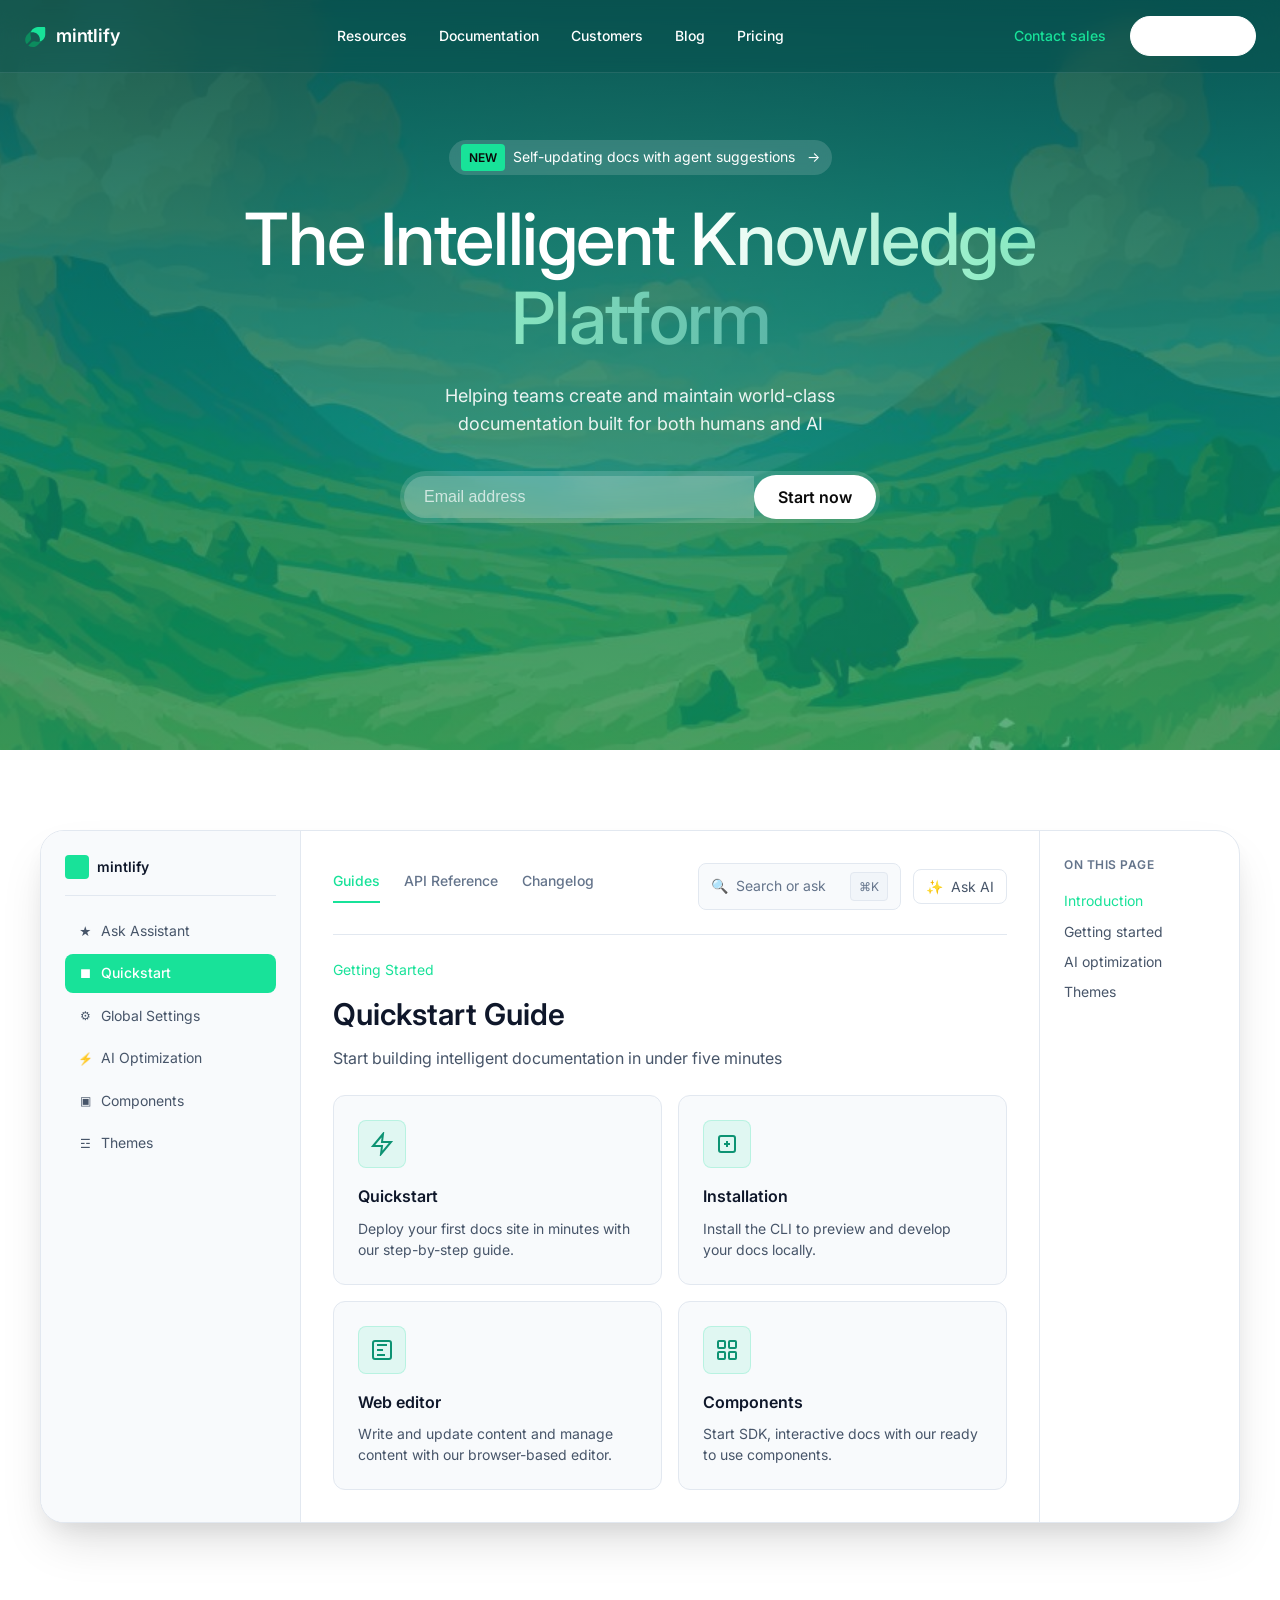
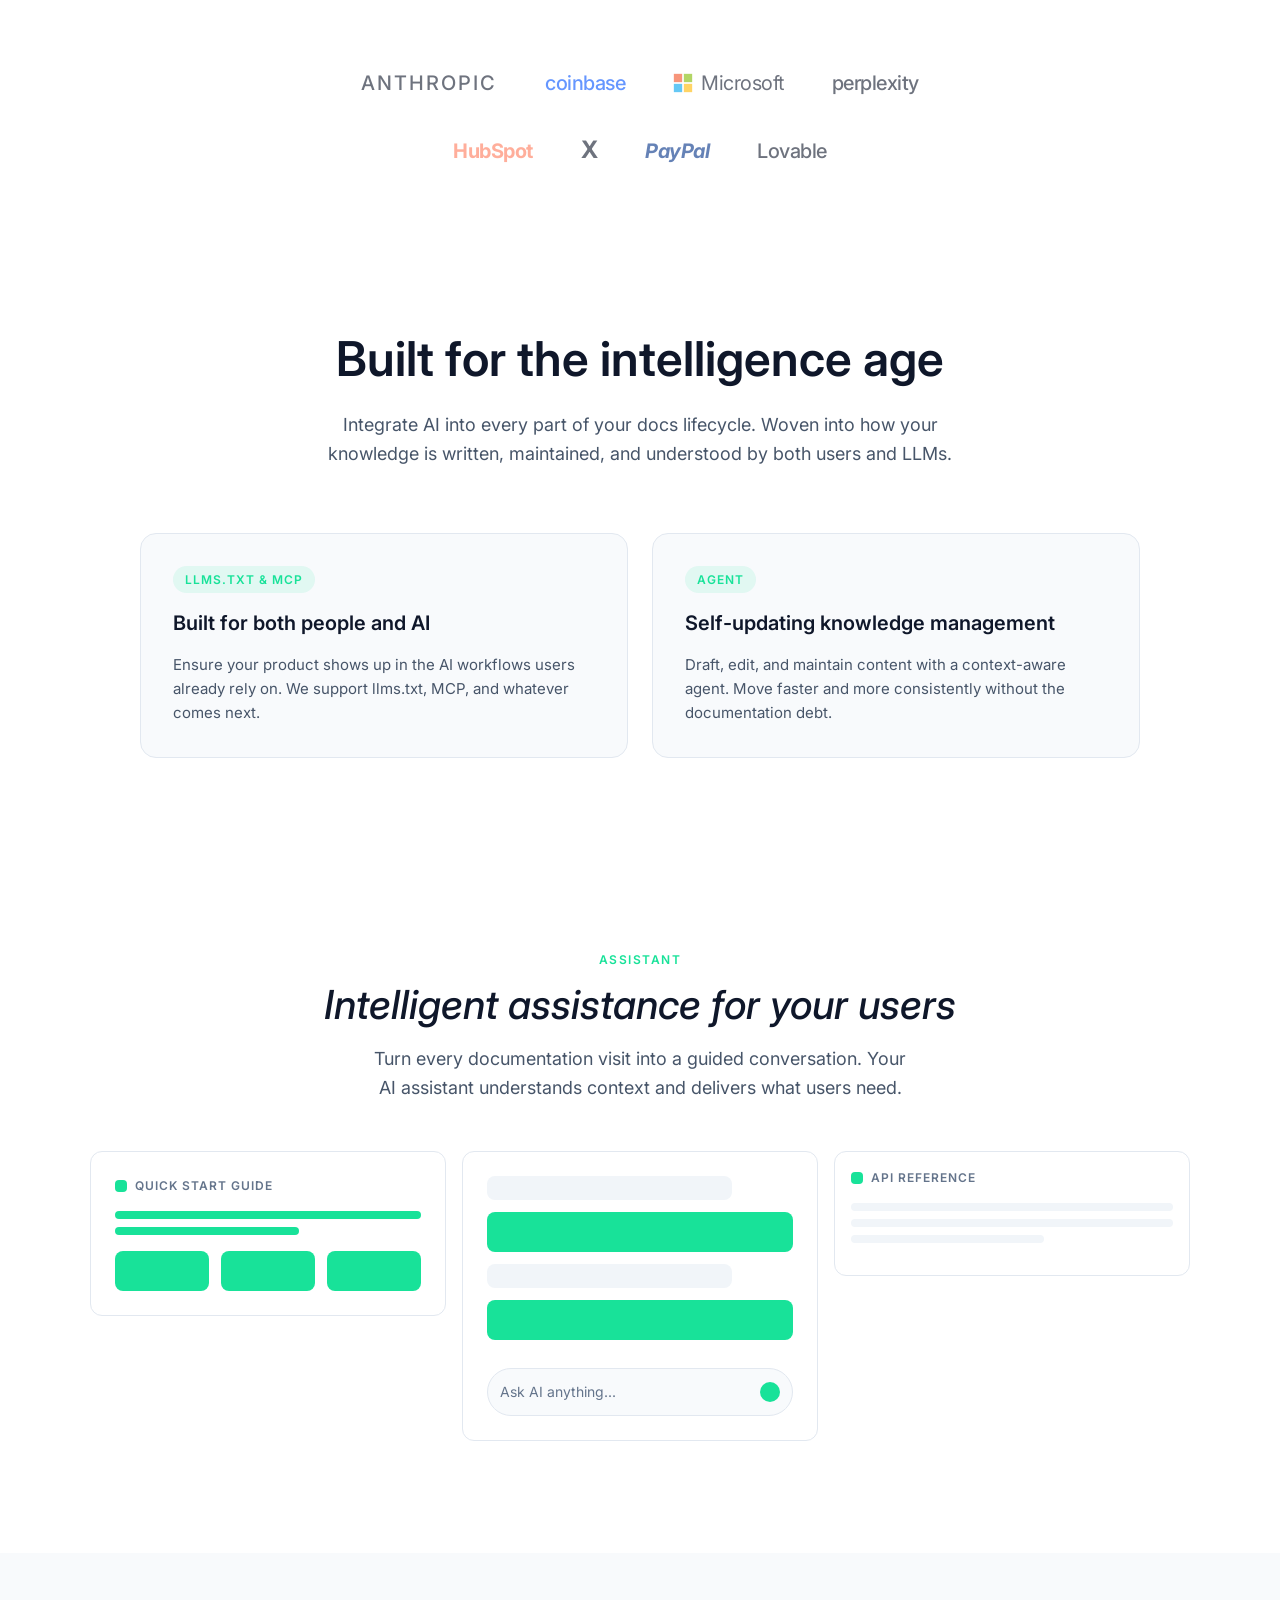
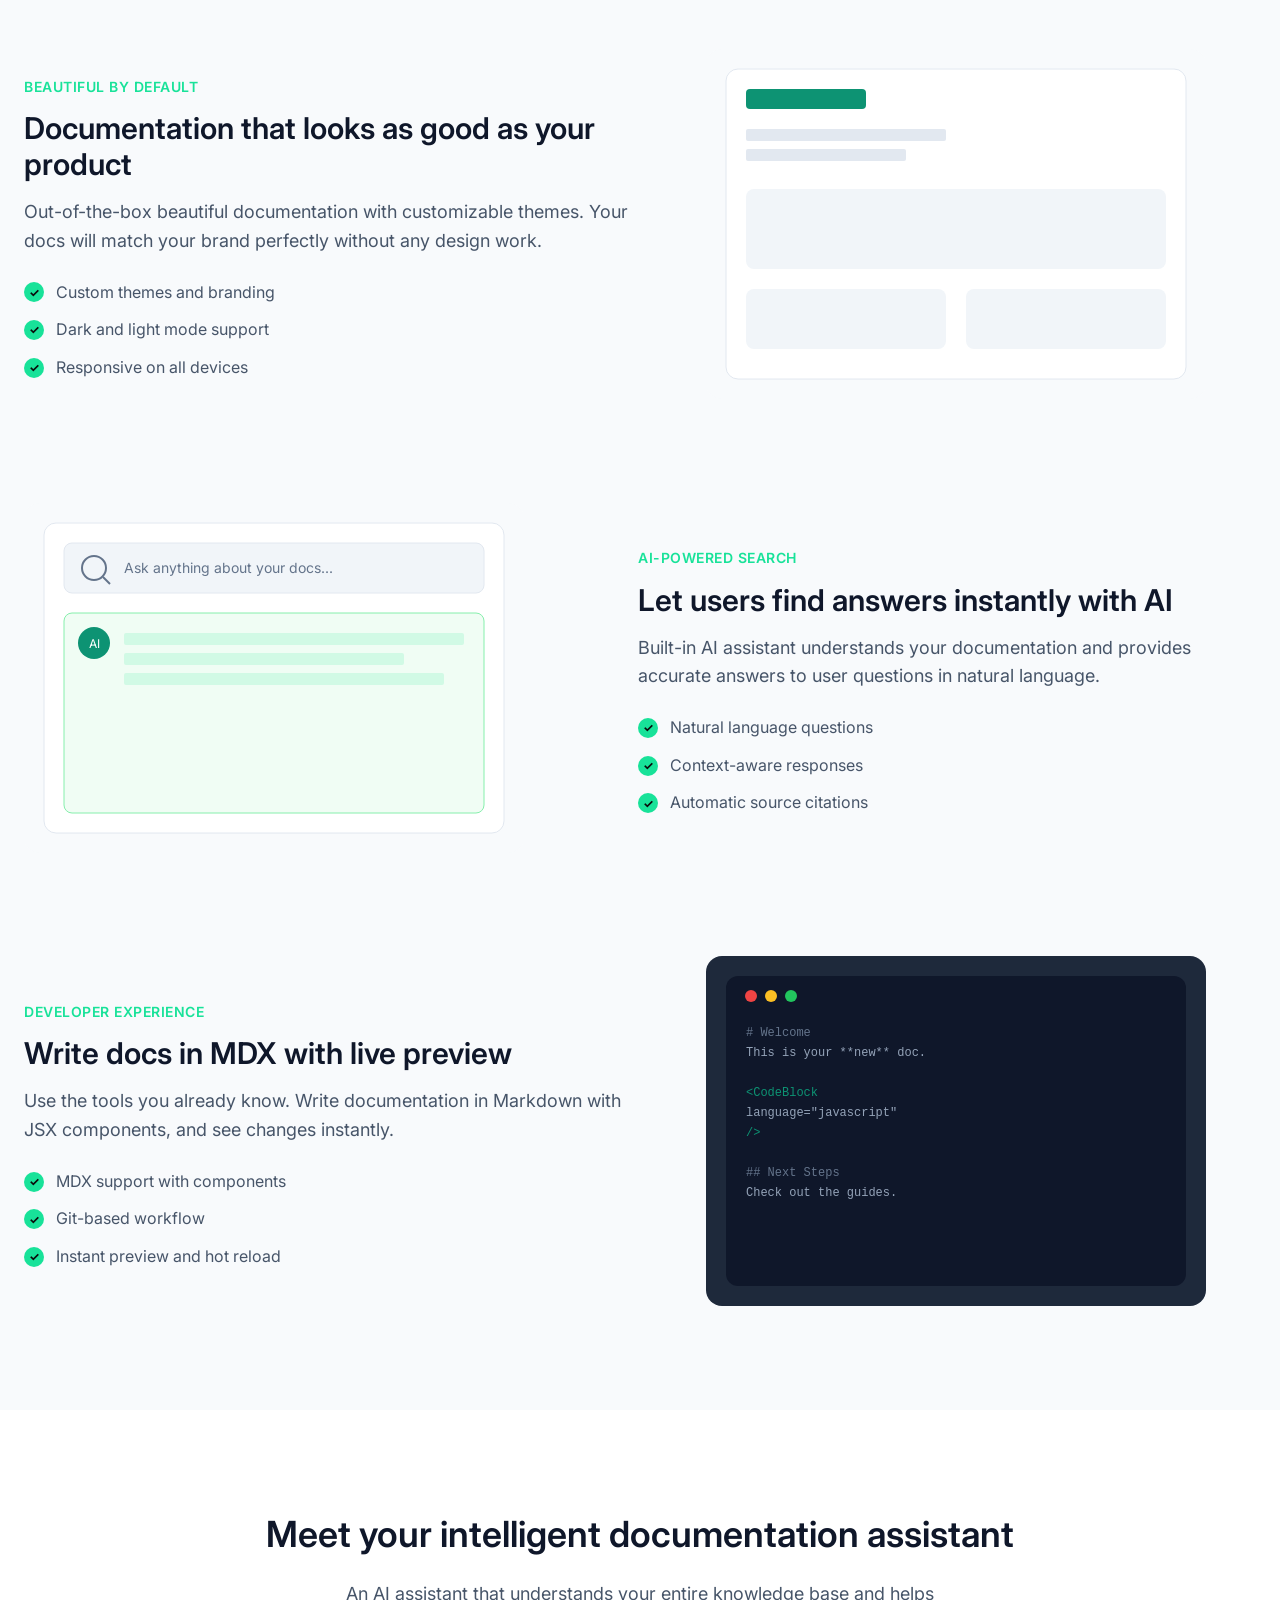
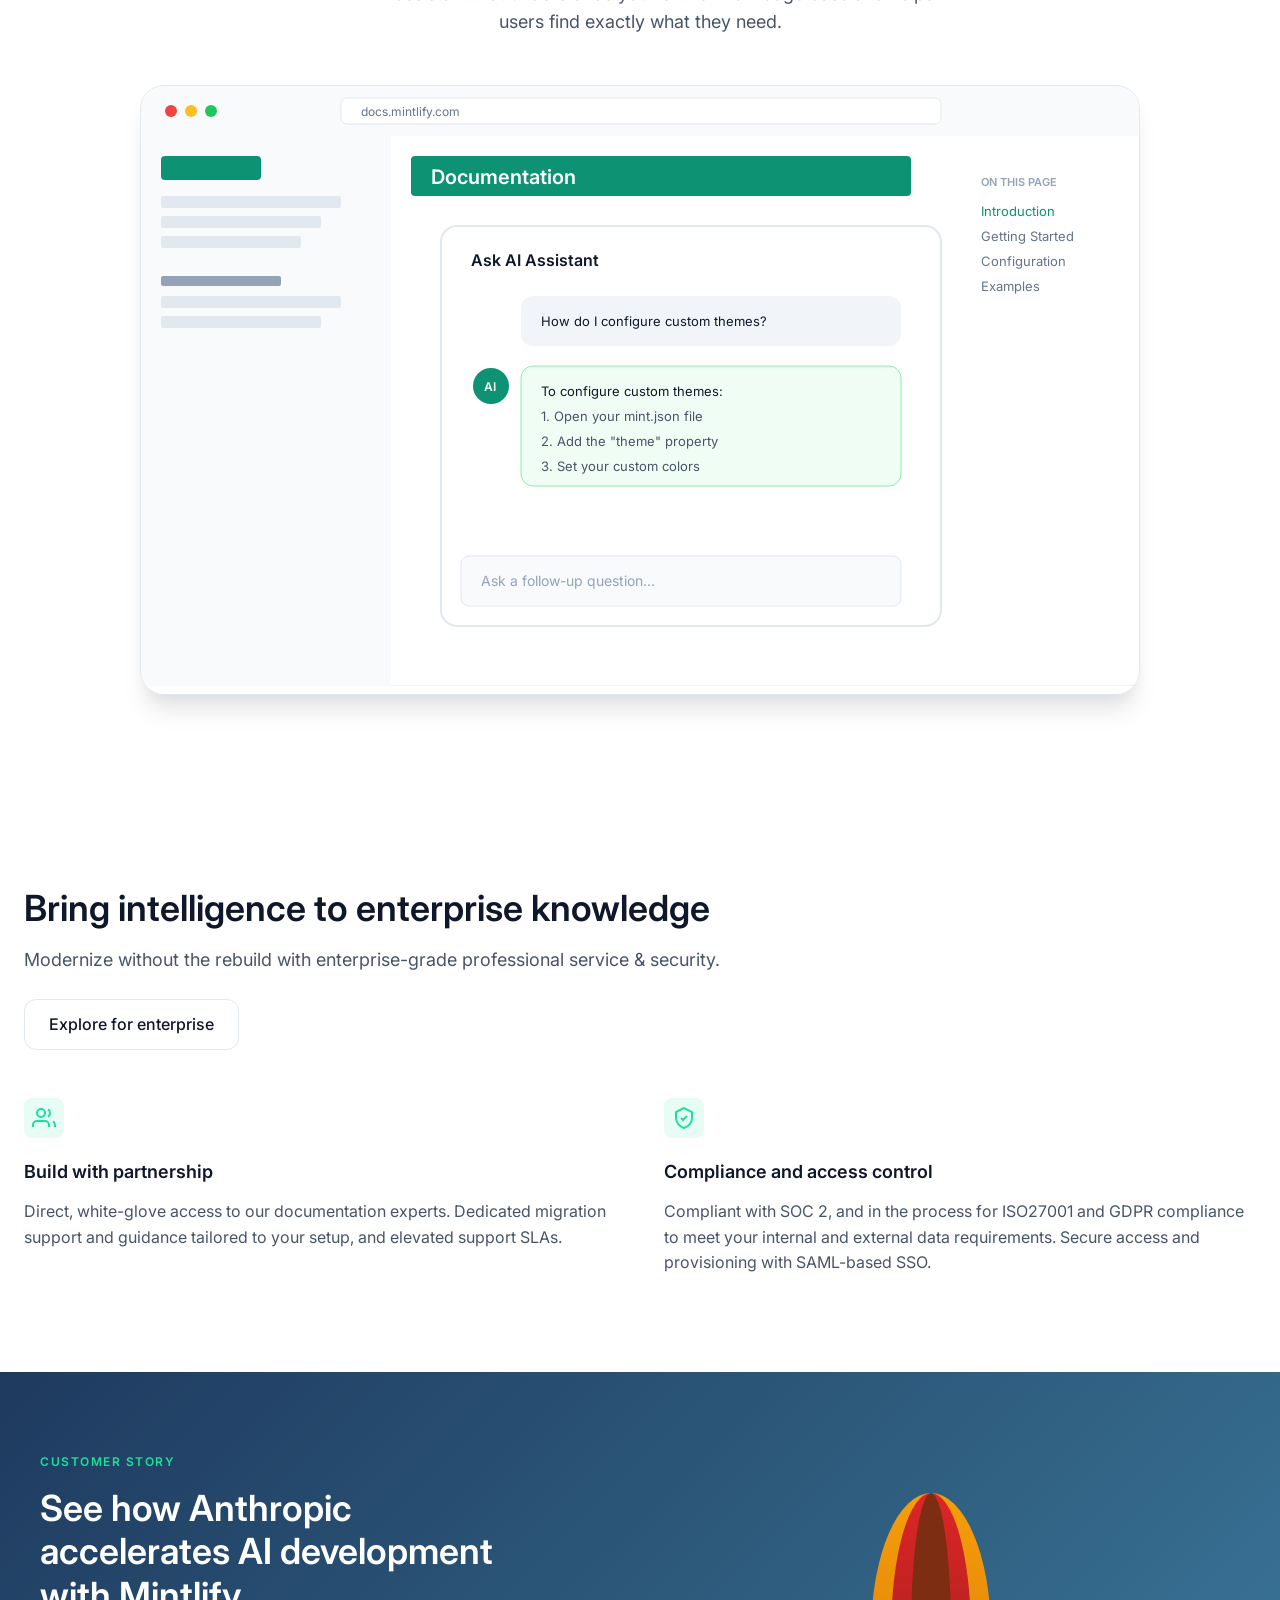
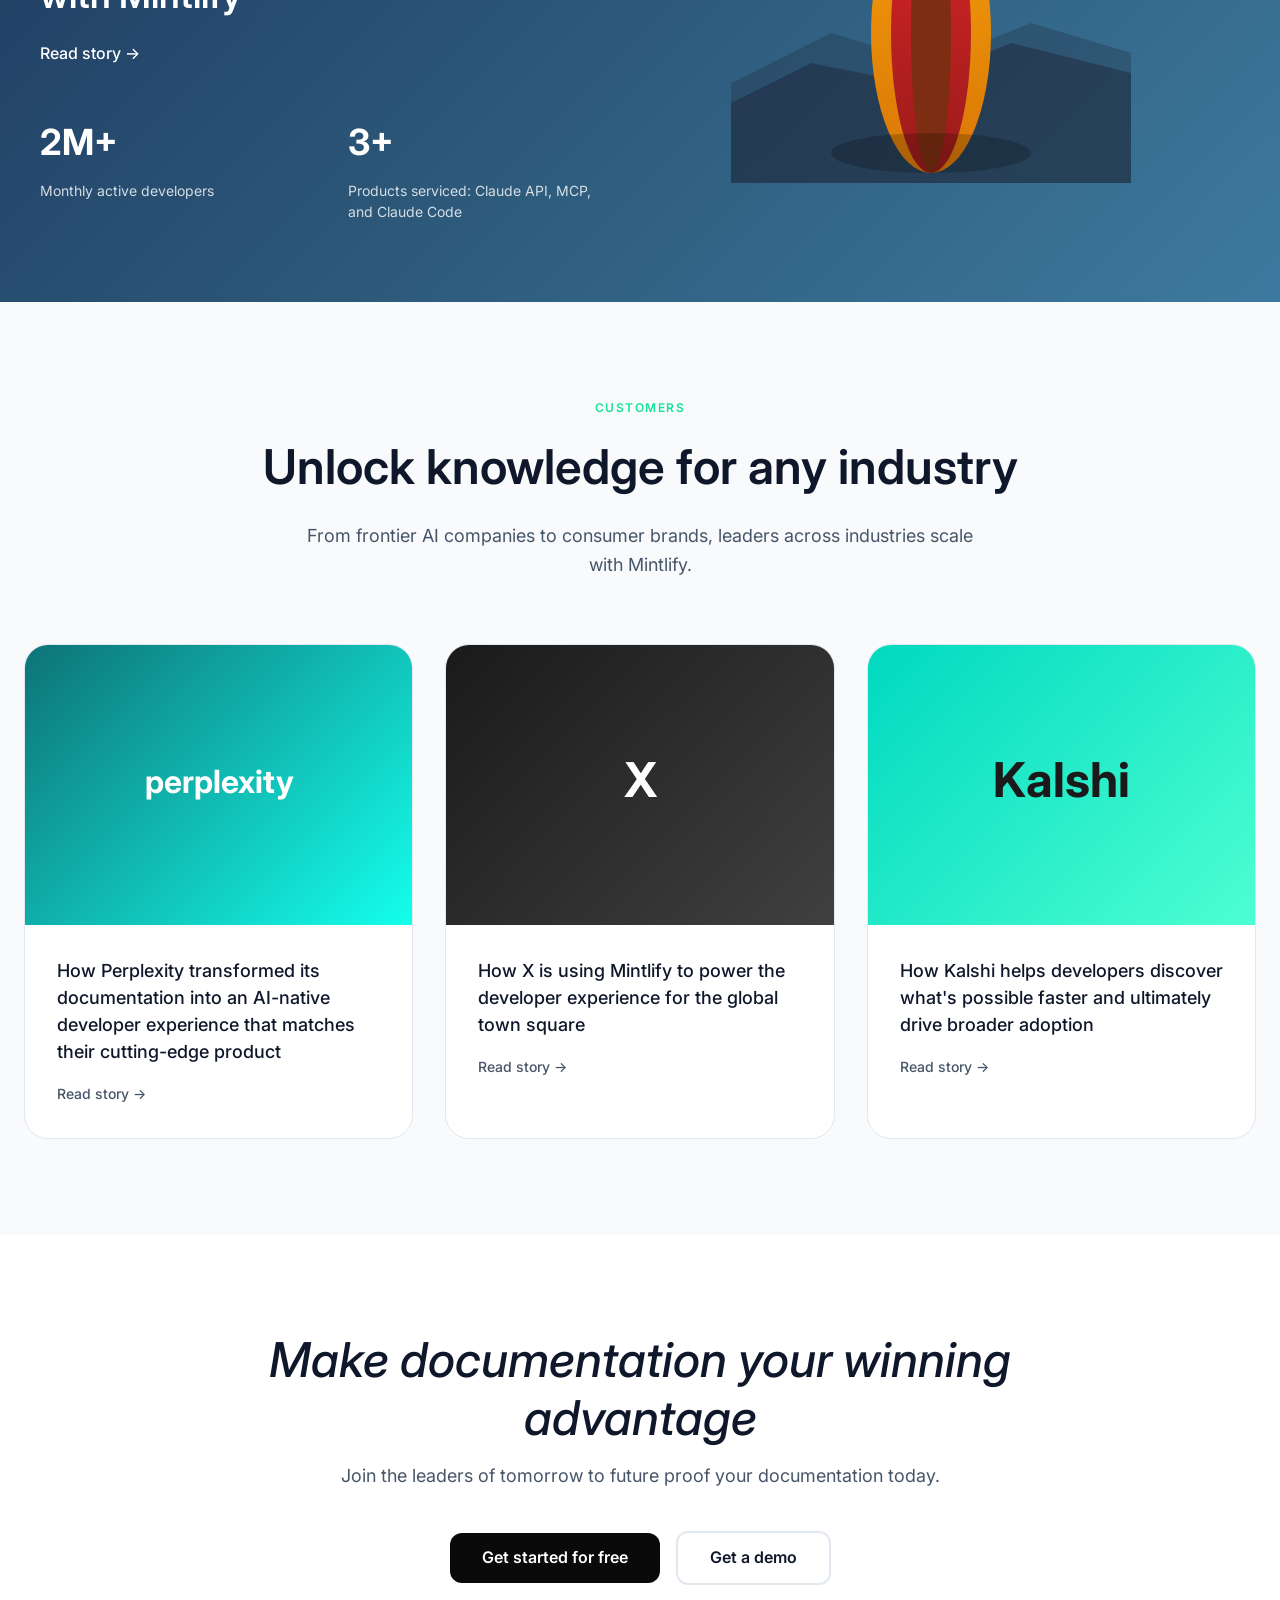
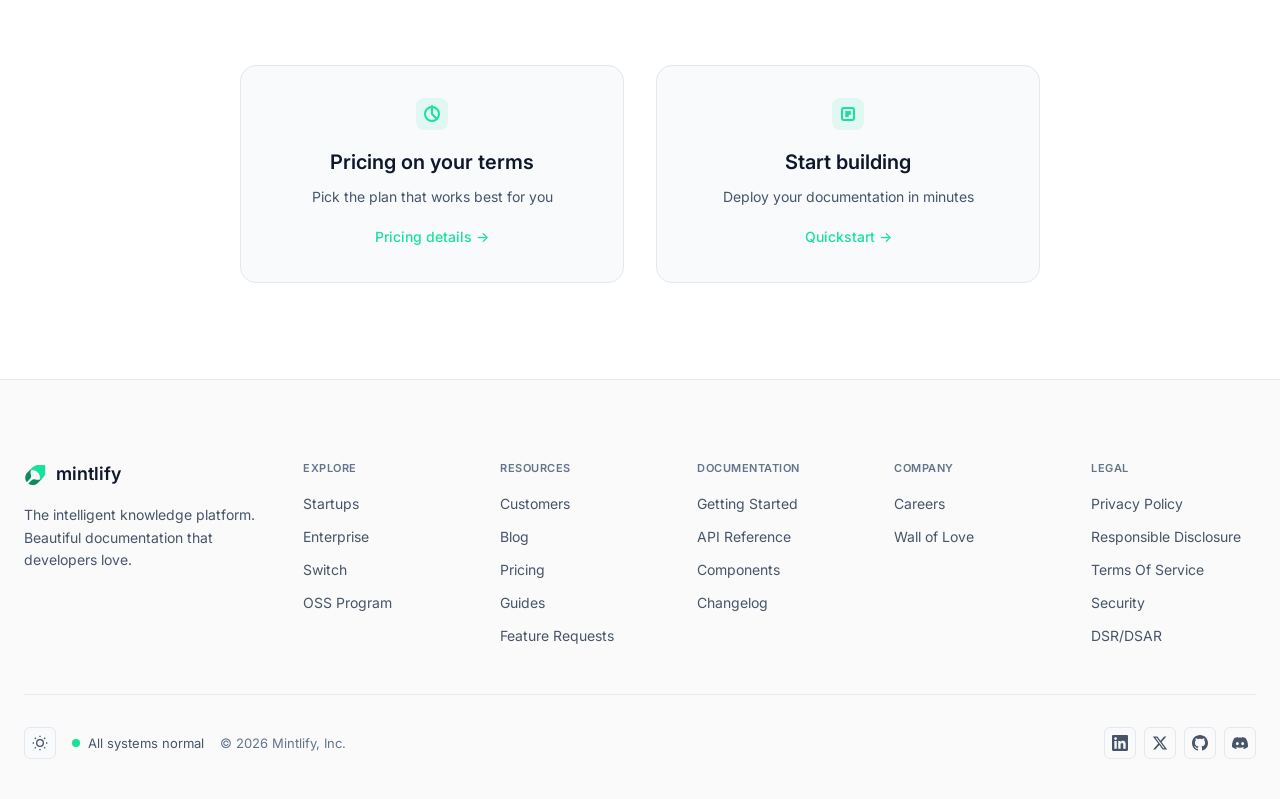
==== Assignments/Documentation-Website-Mintlify/index.html @ 2ca33460 "documentaion website clone" ====
<!DOCTYPE html>
<html lang="en">
<head>
    <meta charset="UTF-8">
    <meta name="viewport" content="width=device-width, initial-scale=1.0">
    <title>Mintlify - The Intelligent Knowledge Platform</title>

    <!-- Google Fonts - Inter -->
    <link rel="preconnect" href="https://fonts.googleapis.com">
    <link rel="preconnect" href="https://fonts.gstatic.com" crossorigin>
    <link href="https://fonts.googleapis.com/css2?family=Inter:wght@400;500;600;700&display=swap" rel="stylesheet">

    <!-- Main Stylesheet -->
    <link rel="stylesheet" href="css/styles.css">
</head>
<body>
    <!-- ========================================
         SECTION 1: TOP NAVIGATION BAR
         ======================================== -->
    <nav class="navbar">
        <div class="container">
            <a href="#" class="navbar-logo">
                <!-- Mint leaf icon only -->
                <svg width="24" height="24" viewBox="0 0 20 22" fill="none" xmlns="http://www.w3.org/2000/svg">
                    <path d="M18.4725 9.60528V3.91396C18.4725 3.30323 17.977 2.81641 17.3754 2.81641H11.6867C10.7931 2.81641 9.90842 2.99342 9.08564 3.32977C8.26285 3.67497 7.51085 4.17064 6.88271 4.80793L6.83847 4.85219C6.00684 5.69305 5.41408 6.73749 5.11328 7.88815C5.65296 7.74653 6.2103 7.67572 6.76767 7.66687C8.25399 7.64916 9.71378 8.12713 10.8993 9.02111C11.9698 9.81771 12.7837 10.9153 13.2261 12.181C13.6861 13.4644 13.7392 14.8629 13.3942 16.1817C14.5354 15.8808 15.5883 15.2878 16.4288 14.4558L16.473 14.4115C17.1011 13.7831 17.6054 13.0307 17.9504 12.2075C18.2955 11.3844 18.4636 10.4993 18.4636 9.60528H18.4725Z" fill="#18E299"/>
                    <path d="M4.9434 9.50941C4.95221 7.76347 5.64849 6.08807 6.87361 4.83594L2.14058 9.57113C2.12296 9.58876 2.10532 9.59758 2.08769 9.61522C0.933084 10.7615 0.23681 12.2959 0.122231 13.9183C0.0164654 15.435 0.413078 16.934 1.2592 18.1862C1.33991 18.3056 1.5589 18.3449 1.68229 18.2303L4.58202 15.338C5.48985 14.4298 5.7719 13.0806 5.34002 11.8726C5.06679 11.1231 4.93459 10.3207 4.9434 9.50941Z" fill="#0C8C5E"/>
                    <path d="M16.4445 14.4121C15.5367 15.3027 14.3997 15.92 13.1658 16.1933C11.923 16.4667 10.6362 16.3873 9.43757 15.9641C9.43757 15.9641 9.42874 15.9641 9.41992 15.9641C8.21243 15.532 6.86394 15.8141 5.95612 16.7136L3.05634 19.6058C2.93295 19.7293 2.95057 19.9321 3.10041 20.0291C4.35197 20.8668 5.85035 21.2724 7.36632 21.1666C8.98806 21.052 10.5128 20.3553 11.6674 19.2002L11.7115 19.1561L16.4445 14.4209V14.4121Z" fill="#0C8C5E"/>
                </svg>
                <span class="navbar-logo-text">mintlify</span>
            </a>

            <div class="navbar-links">
                <a href="#" class="navbar-link">Resources</a>
                <a href="#" class="navbar-link">Documentation</a>
                <a href="#" class="navbar-link">Customers</a>
                <a href="#" class="navbar-link">Blog</a>
                <a href="#" class="navbar-link">Pricing</a>
            </div>

            <div class="navbar-actions">
                <a href="#" class="btn btn-ghost">Contact sales</a>
                <a href="#" class="btn btn-primary">Start for free</a>
            </div>
        </div>
    </nav>

    <!-- ========================================
         SECTION 2: HERO SECTION
         ======================================== -->
    <section class="hero">
        <div class="container">
            <div class="hero-content">
                <div class="hero-badge">
                    <span class="hero-badge-new">NEW</span>
                    <span>Self-updating docs with agent suggestions</span>
                    <span style="margin-left: 4px;">&#8594;</span>
                </div>

                <h1 class="hero-title">
                    The Intelligent <span class="hero-title-highlight">Knowledge<br>Platform</span>
                </h1>

                <p class="hero-description">
                    Helping teams create and maintain world-class<br>
                    documentation built for both humans and AI
                </p>

                <div class="hero-cta">
                    <input type="email" class="hero-input" placeholder="Email address">
                    <button class="hero-btn">Start now</button>
                </div>
            </div>

            <!-- Background image handles the illustration -->
        </div>
    </section>

    <!-- ========================================
         SECTION 3: DOCUMENTATION PREVIEW
         ======================================== -->
    <section class="docs-preview">
        <div class="container">
            <div class="docs-preview-container">
                <!-- Left Sidebar -->
                <aside class="docs-sidebar">
                    <div class="docs-sidebar-header">
                        <div class="docs-sidebar-logo"></div>
                        <span class="docs-sidebar-title">mintlify</span>
                    </div>

                    <nav class="docs-nav-section">
                        <a href="#" class="docs-nav-item">
                            <span class="docs-nav-icon">&#9733;</span>
                            Ask Assistant
                        </a>
                        <a href="#" class="docs-nav-item active">
                            <span class="docs-nav-icon">&#9632;</span>
                            Quickstart
                        </a>
                        <a href="#" class="docs-nav-item">
                            <span class="docs-nav-icon">&#9881;</span>
                            Global Settings
                        </a>
                        <a href="#" class="docs-nav-item">
                            <span class="docs-nav-icon">&#9889;</span>
                            AI Optimization
                        </a>
                        <a href="#" class="docs-nav-item">
                            <span class="docs-nav-icon">&#9635;</span>
                            Components
                        </a>
                        <a href="#" class="docs-nav-item">
                            <span class="docs-nav-icon">&#9778;</span>
                            Themes
                        </a>
                    </nav>
                </aside>

                <!-- Main Content -->
                <main class="docs-main">
                    <header class="docs-header">
                        <div class="docs-tabs">
                            <span class="docs-tab active">Guides</span>
                            <span class="docs-tab">API Reference</span>
                            <span class="docs-tab">Changelog</span>
                        </div>

                        <div style="display: flex; align-items: center;">
                            <div class="docs-search">
                                <span>&#128269;</span>
                                <span>Search or ask</span>
                                <span class="docs-search-shortcut">&#8984;K</span>
                            </div>
                            <button class="docs-ai-btn">
                                <span>&#10024;</span>
                                Ask AI
                            </button>
                        </div>
                    </header>

                    <div class="docs-content-header">
                        <p class="docs-breadcrumb">Getting Started</p>
                        <h1 class="docs-page-title">Quickstart Guide</h1>
                        <p class="docs-page-description">Start building intelligent documentation in under five minutes</p>
                    </div>

                    <div class="docs-cards">
                        <div class="docs-card">
                            <div class="docs-card-icon docs-card-icon-teal">
                                <svg width="24" height="24" viewBox="0 0 24 24" fill="none" xmlns="http://www.w3.org/2000/svg">
                                    <path d="M13 2L3 14h9l-1 8 10-12h-9l1-8z" stroke="#0D9373" stroke-width="2" fill="none"/>
                                </svg>
                            </div>
                            <h3 class="docs-card-title">Quickstart</h3>
                            <p class="docs-card-description">Deploy your first docs site in minutes with our step-by-step guide.</p>
                        </div>

                        <div class="docs-card">
                            <div class="docs-card-icon docs-card-icon-teal">
                                <svg width="24" height="24" viewBox="0 0 24 24" fill="none" xmlns="http://www.w3.org/2000/svg">
                                    <rect x="4" y="4" width="16" height="16" rx="2" stroke="#0D9373" stroke-width="2"/>
                                    <path d="M9 12h6M12 9v6" stroke="#0D9373" stroke-width="2"/>
                                </svg>
                            </div>
                            <h3 class="docs-card-title">Installation</h3>
                            <p class="docs-card-description">Install the CLI to preview and develop your docs locally.</p>
                        </div>

                        <div class="docs-card">
                            <div class="docs-card-icon docs-card-icon-teal">
                                <svg width="24" height="24" viewBox="0 0 24 24" fill="none" xmlns="http://www.w3.org/2000/svg">
                                    <rect x="3" y="3" width="18" height="18" rx="2" stroke="#0D9373" stroke-width="2"/>
                                    <path d="M7 7h10M7 12h6M7 17h8" stroke="#0D9373" stroke-width="2"/>
                                </svg>
                            </div>
                            <h3 class="docs-card-title">Web editor</h3>
                            <p class="docs-card-description">Write and update content and manage content with our browser-based editor.</p>
                        </div>

                        <div class="docs-card">
                            <div class="docs-card-icon docs-card-icon-teal">
                                <svg width="24" height="24" viewBox="0 0 24 24" fill="none" xmlns="http://www.w3.org/2000/svg">
                                    <rect x="3" y="3" width="7" height="7" rx="1" stroke="#0D9373" stroke-width="2"/>
                                    <rect x="14" y="3" width="7" height="7" rx="1" stroke="#0D9373" stroke-width="2"/>
                                    <rect x="3" y="14" width="7" height="7" rx="1" stroke="#0D9373" stroke-width="2"/>
                                    <rect x="14" y="14" width="7" height="7" rx="1" stroke="#0D9373" stroke-width="2"/>
                                </svg>
                            </div>
                            <h3 class="docs-card-title">Components</h3>
                            <p class="docs-card-description">Start SDK, interactive docs with our ready to use components.</p>
                        </div>
                    </div>
                </main>

                <!-- Right Sidebar - Table of Contents -->
                <aside class="docs-toc">
                    <h4 class="docs-toc-title">On this page</h4>
                    <a href="#" class="docs-toc-item active">Introduction</a>
                    <a href="#" class="docs-toc-item">Getting started</a>
                    <a href="#" class="docs-toc-item">AI optimization</a>
                    <a href="#" class="docs-toc-item">Themes</a>
                </aside>
            </div>
        </div>
    </section>

    <!-- ========================================
         SECTION 4: COMPANY LOGOS
         ======================================== -->
    <section class="trusted-by">
        <div class="container">
            <div class="logo-grid">
                <div class="logo-item">
                    <span class="company-logo company-logo-caps">ANTHROPIC</span>
                </div>
                <div class="logo-item">
                    <span class="company-logo company-logo-coinbase">coinbase</span>
                </div>
                <div class="logo-item">
                    <span class="company-logo company-logo-microsoft">
                        <svg width="24" height="24" viewBox="0 0 24 24" fill="currentColor">
                            <rect x="1" y="1" width="10" height="10" fill="#F25022"/>
                            <rect x="13" y="1" width="10" height="10" fill="#7FBA00"/>
                            <rect x="1" y="13" width="10" height="10" fill="#00A4EF"/>
                            <rect x="13" y="13" width="10" height="10" fill="#FFB900"/>
                        </svg>
                        Microsoft
                    </span>
                </div>
                <div class="logo-item">
                    <span class="company-logo company-logo-perplexity">perplexity</span>
                </div>
            </div>
            <div class="logo-grid logo-grid-row2">
                <div class="logo-item">
                    <span class="company-logo company-logo-hubspot">HubSpot</span>
                </div>
                <div class="logo-item">
                    <span class="company-logo company-logo-x">X</span>
                </div>
                <div class="logo-item">
                    <span class="company-logo company-logo-paypal">PayPal</span>
                </div>
                <div class="logo-item">
                    <span class="company-logo company-logo-lovable">Lovable</span>
                </div>
            </div>
        </div>
    </section>

    <!-- ========================================
         SECTION 5: BUILT FOR THE INTELLIGENCE AGE
         ======================================== -->
    <section class="intelligence-age">
        <div class="container">
            <div class="intelligence-header">
                <h2 class="intelligence-title">Built for the intelligence age</h2>
                <p class="intelligence-subtitle">
                    Integrate AI into every part of your docs lifecycle. Woven into how your<br>
                    knowledge is written, maintained, and understood by both users and LLMs.
                </p>
            </div>

            <div class="intelligence-grid">
                <!-- Card 1: Built for both people and AI -->
                <div class="intelligence-card">
                    <div class="intelligence-card-badge">LLMS.TXT & MCP</div>
                    <h3 class="intelligence-card-title">Built for both people and AI</h3>
                    <p class="intelligence-card-description">
                        Ensure your product shows up in the AI workflows users already rely on.
                        We support llms.txt, MCP, and whatever comes next.
                    </p>
                </div>

                <!-- Card 2: Self-updating knowledge management -->
                <div class="intelligence-card">
                    <div class="intelligence-card-badge">AGENT</div>
                    <h3 class="intelligence-card-title">Self-updating knowledge management</h3>
                    <p class="intelligence-card-description">
                        Draft, edit, and maintain content with a context-aware agent. Move faster and
                        more consistently without the documentation debt.
                    </p>
                </div>
            </div>
        </div>
    </section>

    <!-- ========================================
         SECTION 5B: INTELLIGENT ASSISTANCE
         ======================================== -->
    <section class="assistant-section">
        <div class="container">
            <div class="assistant-header">
                <p class="assistant-label">ASSISTANT</p>
                <h2 class="assistant-title">Intelligent assistance for your users</h2>
                <p class="assistant-subtitle">
                    Turn every documentation visit into a guided conversation. Your<br>
                    AI assistant understands context and delivers what users need.
                </p>
            </div>
            <div class="assistant-mockup">
                <div class="mockup-grid">
                    <div class="mockup-card mockup-card-main">
                        <div class="mockup-card-header">QUICK START GUIDE</div>
                        <div class="mockup-lines">
                            <div class="mockup-line mockup-line-green"></div>
                            <div class="mockup-line mockup-line-green mockup-line-short"></div>
                        </div>
                        <div class="mockup-buttons">
                            <div class="mockup-btn"></div>
                            <div class="mockup-btn"></div>
                            <div class="mockup-btn"></div>
                        </div>
                    </div>
                    <div class="mockup-card mockup-card-chat">
                        <div class="mockup-chat-bubble"></div>
                        <div class="mockup-chat-bubble mockup-chat-bubble-green"></div>
                        <div class="mockup-chat-bubble"></div>
                        <div class="mockup-chat-bubble mockup-chat-bubble-green"></div>
                        <div class="mockup-chat-input">Ask AI anything...</div>
                    </div>
                    <div class="mockup-card mockup-card-side">
                        <div class="mockup-card-header">API REFERENCE</div>
                        <div class="mockup-lines">
                            <div class="mockup-line"></div>
                            <div class="mockup-line"></div>
                            <div class="mockup-line mockup-line-short"></div>
                        </div>
                    </div>
                </div>
            </div>
        </div>
    </section>

    <!-- ========================================
         SECTION 5B: FEATURE HIGHLIGHTS (Keep remaining features)
         ======================================== -->
    <section class="features">
        <div class="container">
            <!-- Feature Block 1 -->
            <div class="feature-block">
                <div class="feature-content">
                    <p class="feature-label">Beautiful by Default</p>
                    <h2 class="feature-title">Documentation that looks as good as your product</h2>
                    <p class="feature-description">
                        Out-of-the-box beautiful documentation with customizable themes.
                        Your docs will match your brand perfectly without any design work.
                    </p>
                    <ul class="feature-list">
                        <li class="feature-list-item">
                            <span class="feature-list-icon">&#10003;</span>
                            Custom themes and branding
                        </li>
                        <li class="feature-list-item">
                            <span class="feature-list-icon">&#10003;</span>
                            Dark and light mode support
                        </li>
                        <li class="feature-list-item">
                            <span class="feature-list-icon">&#10003;</span>
                            Responsive on all devices
                        </li>
                    </ul>
                </div>
                <div class="feature-visual">
                    <svg width="500" height="350" viewBox="0 0 500 350" fill="none" xmlns="http://www.w3.org/2000/svg">
                        <rect width="500" height="350" rx="16" fill="#f8fafc"/>
                        <rect x="20" y="20" width="460" height="310" rx="12" fill="#ffffff" stroke="#e2e8f0" stroke-width="1"/>
                        <rect x="40" y="40" width="120" height="20" rx="4" fill="#0D9373"/>
                        <rect x="40" y="80" width="200" height="12" rx="2" fill="#e2e8f0"/>
                        <rect x="40" y="100" width="160" height="12" rx="2" fill="#e2e8f0"/>
                        <rect x="40" y="140" width="420" height="80" rx="8" fill="#f1f5f9"/>
                        <rect x="40" y="240" width="200" height="60" rx="8" fill="#f1f5f9"/>
                        <rect x="260" y="240" width="200" height="60" rx="8" fill="#f1f5f9"/>
                    </svg>
                </div>
            </div>

            <!-- Feature Block 2 -->
            <div class="feature-block reverse">
                <div class="feature-content">
                    <p class="feature-label">AI-Powered Search</p>
                    <h2 class="feature-title">Let users find answers instantly with AI</h2>
                    <p class="feature-description">
                        Built-in AI assistant understands your documentation and provides
                        accurate answers to user questions in natural language.
                    </p>
                    <ul class="feature-list">
                        <li class="feature-list-item">
                            <span class="feature-list-icon">&#10003;</span>
                            Natural language questions
                        </li>
                        <li class="feature-list-item">
                            <span class="feature-list-icon">&#10003;</span>
                            Context-aware responses
                        </li>
                        <li class="feature-list-item">
                            <span class="feature-list-icon">&#10003;</span>
                            Automatic source citations
                        </li>
                    </ul>
                </div>
                <div class="feature-visual">
                    <svg width="500" height="350" viewBox="0 0 500 350" fill="none" xmlns="http://www.w3.org/2000/svg">
                        <rect width="500" height="350" rx="16" fill="#f8fafc"/>
                        <rect x="20" y="20" width="460" height="310" rx="12" fill="#ffffff" stroke="#e2e8f0" stroke-width="1"/>
                        <!-- Search bar -->
                        <rect x="40" y="40" width="420" height="50" rx="8" fill="#f1f5f9" stroke="#e2e8f0" stroke-width="1"/>
                        <circle cx="70" cy="65" r="12" stroke="#64748b" stroke-width="2" fill="none"/>
                        <line x1="79" y1="74" x2="86" y2="81" stroke="#64748b" stroke-width="2"/>
                        <text x="100" y="70" font-family="Inter" font-size="14" fill="#64748b">Ask anything about your docs...</text>
                        <!-- AI Response -->
                        <rect x="40" y="110" width="420" height="200" rx="8" fill="#f0fdf4" stroke="#86efac" stroke-width="1"/>
                        <circle cx="70" cy="140" r="16" fill="#0D9373"/>
                        <text x="65" y="145" font-family="Inter" font-size="12" fill="white">AI</text>
                        <rect x="100" y="130" width="340" height="12" rx="2" fill="#d1fae5"/>
                        <rect x="100" y="150" width="280" height="12" rx="2" fill="#d1fae5"/>
                        <rect x="100" y="170" width="320" height="12" rx="2" fill="#d1fae5"/>
                    </svg>
                </div>
            </div>

            <!-- Feature Block 3 -->
            <div class="feature-block">
                <div class="feature-content">
                    <p class="feature-label">Developer Experience</p>
                    <h2 class="feature-title">Write docs in MDX with live preview</h2>
                    <p class="feature-description">
                        Use the tools you already know. Write documentation in Markdown
                        with JSX components, and see changes instantly.
                    </p>
                    <ul class="feature-list">
                        <li class="feature-list-item">
                            <span class="feature-list-icon">&#10003;</span>
                            MDX support with components
                        </li>
                        <li class="feature-list-item">
                            <span class="feature-list-icon">&#10003;</span>
                            Git-based workflow
                        </li>
                        <li class="feature-list-item">
                            <span class="feature-list-icon">&#10003;</span>
                            Instant preview and hot reload
                        </li>
                    </ul>
                </div>
                <div class="feature-visual">
                    <svg width="500" height="350" viewBox="0 0 500 350" fill="none" xmlns="http://www.w3.org/2000/svg">
                        <rect width="500" height="350" rx="16" fill="#1e293b"/>
                        <rect x="20" y="20" width="460" height="310" rx="12" fill="#0f172a"/>
                        <!-- Code editor look -->
                        <circle cx="45" cy="40" r="6" fill="#ef4444"/>
                        <circle cx="65" cy="40" r="6" fill="#fbbf24"/>
                        <circle cx="85" cy="40" r="6" fill="#22c55e"/>
                        <text x="40" y="80" font-family="monospace" font-size="12" fill="#64748b"># Welcome</text>
                        <text x="40" y="100" font-family="monospace" font-size="12" fill="#94a3b8">This is your **new** doc.</text>
                        <text x="40" y="140" font-family="monospace" font-size="12" fill="#0D9373">&lt;CodeBlock</text>
                        <text x="40" y="160" font-family="monospace" font-size="12" fill="#94a3b8">  language="javascript"</text>
                        <text x="40" y="180" font-family="monospace" font-size="12" fill="#0D9373">/&gt;</text>
                        <text x="40" y="220" font-family="monospace" font-size="12" fill="#64748b">## Next Steps</text>
                        <text x="40" y="240" font-family="monospace" font-size="12" fill="#94a3b8">Check out the guides.</text>
                    </svg>
                </div>
            </div>
        </div>
    </section>

    <!-- ========================================
         SECTION 6: UI PREVIEW / INTELLIGENT ASSISTANT
         ======================================== -->
    <section class="ui-preview">
        <div class="container">
            <div class="ui-preview-header">
                <h2 class="ui-preview-title">Meet your intelligent documentation assistant</h2>
                <p class="ui-preview-description">
                    An AI assistant that understands your entire knowledge base and helps
                    users find exactly what they need.
                </p>
            </div>

            <div class="ui-preview-mockup">
                <svg width="1000" height="600" viewBox="0 0 1000 600" fill="none" xmlns="http://www.w3.org/2000/svg">
                    <!-- Browser frame -->
                    <rect width="1000" height="600" rx="12" fill="#ffffff" stroke="#e2e8f0" stroke-width="1"/>
                    <!-- Browser header -->
                    <rect x="0" y="0" width="1000" height="50" rx="12" fill="#f8fafc"/>
                    <rect x="0" y="38" width="1000" height="12" fill="#f8fafc"/>
                    <circle cx="30" cy="25" r="6" fill="#ef4444"/>
                    <circle cx="50" cy="25" r="6" fill="#fbbf24"/>
                    <circle cx="70" cy="25" r="6" fill="#22c55e"/>
                    <!-- URL bar -->
                    <rect x="200" y="12" width="600" height="26" rx="6" fill="#ffffff" stroke="#e2e8f0" stroke-width="1"/>
                    <text x="220" y="30" font-family="Inter" font-size="12" fill="#64748b">docs.mintlify.com</text>

                    <!-- Sidebar -->
                    <rect x="0" y="50" width="250" height="550" fill="#f8fafc"/>
                    <rect x="20" y="70" width="100" height="24" rx="4" fill="#0D9373"/>
                    <rect x="20" y="110" width="180" height="12" rx="2" fill="#e2e8f0"/>
                    <rect x="20" y="130" width="160" height="12" rx="2" fill="#e2e8f0"/>
                    <rect x="20" y="150" width="140" height="12" rx="2" fill="#e2e8f0"/>
                    <rect x="20" y="190" width="120" height="10" rx="2" fill="#94a3b8"/>
                    <rect x="20" y="210" width="180" height="12" rx="2" fill="#e2e8f0"/>
                    <rect x="20" y="230" width="160" height="12" rx="2" fill="#e2e8f0"/>

                    <!-- Main content area -->
                    <rect x="270" y="70" width="500" height="40" rx="4" fill="#0D9373"/>
                    <text x="290" y="98" font-family="Inter" font-size="20" font-weight="600" fill="white">Documentation</text>

                    <!-- Chat interface overlay -->
                    <rect x="300" y="140" width="500" height="400" rx="16" fill="#ffffff" stroke="#e2e8f0" stroke-width="2"/>
                    <text x="330" y="180" font-family="Inter" font-size="16" font-weight="600" fill="#0f172a">Ask AI Assistant</text>

                    <!-- User message -->
                    <rect x="380" y="210" width="380" height="50" rx="12" fill="#f1f5f9"/>
                    <text x="400" y="240" font-family="Inter" font-size="13" fill="#0f172a">How do I configure custom themes?</text>

                    <!-- AI response -->
                    <circle cx="350" cy="300" r="18" fill="#0D9373"/>
                    <text x="343" y="305" font-family="Inter" font-size="12" font-weight="600" fill="white">AI</text>
                    <rect x="380" y="280" width="380" height="120" rx="12" fill="#f0fdf4" stroke="#86efac" stroke-width="1"/>
                    <text x="400" y="310" font-family="Inter" font-size="13" fill="#0f172a">To configure custom themes:</text>
                    <text x="400" y="335" font-family="Inter" font-size="13" fill="#475569">1. Open your mint.json file</text>
                    <text x="400" y="360" font-family="Inter" font-size="13" fill="#475569">2. Add the "theme" property</text>
                    <text x="400" y="385" font-family="Inter" font-size="13" fill="#475569">3. Set your custom colors</text>

                    <!-- Input field -->
                    <rect x="320" y="470" width="440" height="50" rx="8" fill="#f8fafc" stroke="#e2e8f0" stroke-width="1"/>
                    <text x="340" y="500" font-family="Inter" font-size="14" fill="#94a3b8">Ask a follow-up question...</text>

                    <!-- Right sidebar -->
                    <rect x="820" y="70" width="160" height="200" fill="#ffffff"/>
                    <text x="840" y="100" font-family="Inter" font-size="11" font-weight="600" fill="#94a3b8">ON THIS PAGE</text>
                    <text x="840" y="130" font-family="Inter" font-size="13" fill="#0D9373">Introduction</text>
                    <text x="840" y="155" font-family="Inter" font-size="13" fill="#64748b">Getting Started</text>
                    <text x="840" y="180" font-family="Inter" font-size="13" fill="#64748b">Configuration</text>
                    <text x="840" y="205" font-family="Inter" font-size="13" fill="#64748b">Examples</text>
                </svg>
            </div>
        </div>
    </section>

    <!-- ========================================
         SECTION 7: ENTERPRISE FEATURES
         ======================================== -->
    <section class="enterprise">
        <div class="container">
            <div class="enterprise-header">
                <h2 class="enterprise-title">Bring intelligence to enterprise knowledge</h2>
                <p class="enterprise-description">
                    Modernize without the rebuild with enterprise-grade professional service & security.
                </p>
                <a href="#" class="btn-enterprise">Explore for enterprise</a>
            </div>

            <div class="enterprise-features">
                <div class="enterprise-feature">
                    <div class="enterprise-feature-icon">
                        <svg width="24" height="24" viewBox="0 0 24 24" fill="none" xmlns="http://www.w3.org/2000/svg">
                            <path d="M17 21V19C17 16.8 15.2 15 13 15H5C2.8 15 1 16.8 1 19V21" stroke="#18e299" stroke-width="2"/>
                            <circle cx="9" cy="7" r="4" stroke="#18e299" stroke-width="2" fill="none"/>
                            <path d="M23 21V19C23 17.4 22.2 16 21 15.4" stroke="#18e299" stroke-width="2"/>
                            <path d="M16 3.4C17.2 4 18 5.4 18 7C18 8.6 17.2 10 16 10.6" stroke="#18e299" stroke-width="2"/>
                        </svg>
                    </div>
                    <h3 class="enterprise-feature-title">Build with partnership</h3>
                    <p class="enterprise-feature-description">
                        Direct, white-glove access to our documentation experts. Dedicated migration support and guidance tailored to your setup, and elevated support SLAs.
                    </p>
                </div>

                <div class="enterprise-feature">
                    <div class="enterprise-feature-icon">
                        <svg width="24" height="24" viewBox="0 0 24 24" fill="none" xmlns="http://www.w3.org/2000/svg">
                            <path d="M12 2L4 6V12C4 16.4 7.4 20.5 12 22C16.6 20.5 20 16.4 20 12V6L12 2Z" stroke="#18e299" stroke-width="2" fill="none"/>
                            <path d="M9 12L11 14L15 10" stroke="#18e299" stroke-width="2"/>
                        </svg>
                    </div>
                    <h3 class="enterprise-feature-title">Compliance and access control</h3>
                    <p class="enterprise-feature-description">
                        Compliant with SOC 2, and in the process for ISO27001 and GDPR compliance to meet your internal and external data requirements. Secure access and provisioning with SAML-based SSO.
                    </p>
                </div>
            </div>
        </div>
    </section>

    <!-- ========================================
         FEATURED CUSTOMER STORY
         ======================================== -->
    <section class="featured-story">
        <div class="container">
            <div class="featured-story-card">
                <div class="featured-story-content">
                    <p class="featured-story-label">CUSTOMER STORY</p>
                    <h2 class="featured-story-title">See how Anthropic accelerates AI development with Mintlify</h2>
                    <a href="#" class="featured-story-link">Read story →</a>
                    
                    <div class="featured-story-stats">
                        <div class="featured-stat">
                            <h3 class="featured-stat-number">2M+</h3>
                            <p class="featured-stat-label">Monthly active developers</p>
                        </div>
                        <div class="featured-stat">
                            <h3 class="featured-stat-number">3+</h3>
                            <p class="featured-stat-label">Products serviced: Claude API, MCP, and Claude Code</p>
                        </div>
                    </div>
                </div>
                <div class="featured-story-visual">
                    <div class="featured-story-artwork">
                        <svg width="400" height="300" viewBox="0 0 400 300" fill="none" xmlns="http://www.w3.org/2000/svg">
                            <!-- Stylized arch illustration -->
                            <defs>
                                <linearGradient id="archGrad1" x1="0%" y1="0%" x2="0%" y2="100%">
                                    <stop offset="0%" style="stop-color:#F59E0B;stop-opacity:1" />
                                    <stop offset="100%" style="stop-color:#D97706;stop-opacity:1" />
                                </linearGradient>
                                <linearGradient id="archGrad2" x1="0%" y1="0%" x2="0%" y2="100%">
                                    <stop offset="0%" style="stop-color:#DC2626;stop-opacity:1" />
                                    <stop offset="100%" style="stop-color:#991B1B;stop-opacity:1" />
                                </linearGradient>
                            </defs>
                            <!-- Mountain landscape background -->
                            <path d="M0 200 L100 150 L200 180 L300 140 L400 170 L400 300 L0 300 Z" fill="#1e293b" opacity="0.3"/>
                            <path d="M0 220 L80 180 L180 200 L280 160 L400 190 L400 300 L0 300 Z" fill="#1e293b" opacity="0.5"/>
                            <!-- Stylized arch -->
                            <ellipse cx="200" cy="150" rx="60" ry="140" fill="url(#archGrad1)"/>
                            <ellipse cx="200" cy="150" rx="40" ry="140" fill="url(#archGrad2)"/>
                            <ellipse cx="200" cy="150" rx="20" ry="140" fill="#7C2D12"/>
                            <!-- Ground shadow -->
                            <ellipse cx="200" cy="270" rx="100" ry="20" fill="#000000" opacity="0.2"/>
                        </svg>
                    </div>
                </div>
            </div>
        </div>
    </section>

    <!-- ========================================
         SECTION 8: CASE STUDIES / CUSTOMER STORIES
         ======================================== -->
    <section class="case-studies">
        <div class="container">
            <div class="case-studies-header">
                <p class="case-studies-label">CUSTOMERS</p>
                <h2 class="case-studies-title">Unlock knowledge for any industry</h2>
                <p class="case-studies-description">
                    From frontier AI companies to consumer brands, leaders across industries scale with Mintlify.
                </p>
            </div>

            <div class="case-studies-grid">
                <article class="case-study-card">
                    <div class="case-study-image" style="background: linear-gradient(135deg, #0D7377 0%, #14FFEC 100%);">
                        <div class="case-study-brand">
                            <svg width="180" height="80" viewBox="0 0 180 80" fill="none" xmlns="http://www.w3.org/2000/svg">
                                <text x="50%" y="50%" text-anchor="middle" dominant-baseline="middle" font-family="Inter" font-size="32" font-weight="700" fill="#ffffff">perplexity</text>
                            </svg>
                        </div>
                    </div>
                    <div class="case-study-content">
                        <h3 class="case-study-content-title">How Perplexity transformed its documentation into an AI-native developer experience that matches their cutting-edge product</h3>
                        <a href="#" class="case-study-read-more">Read story →</a>
                    </div>
                </article>

                <article class="case-study-card">
                    <div class="case-study-image" style="background: linear-gradient(135deg, #1a1a1a 0%, #404040 100%);">
                        <div class="case-study-brand">
                            <svg width="120" height="80" viewBox="0 0 120 80" fill="none" xmlns="http://www.w3.org/2000/svg">
                                <text x="50%" y="50%" text-anchor="middle" dominant-baseline="middle" font-family="Inter" font-size="48" font-weight="700" fill="#ffffff">X</text>
                            </svg>
                        </div>
                    </div>
                    <div class="case-study-content">
                        <h3 class="case-study-content-title">How X is using Mintlify to power the developer experience for the global town square</h3>
                        <a href="#" class="case-study-read-more">Read story →</a>
                    </div>
                </article>

                <article class="case-study-card">
                    <div class="case-study-image" style="background: linear-gradient(135deg, #00D9C0 0%, #4DFFD2 100%);">
                        <div class="case-study-brand">
                            <svg width="180" height="80" viewBox="0 0 180 80" fill="none" xmlns="http://www.w3.org/2000/svg">
                                <text x="50%" y="50%" text-anchor="middle" dominant-baseline="middle" font-family="Inter" font-size="48" font-weight="700" fill="#1a1a1a">Kalshi</text>
                            </svg>
                        </div>
                    </div>
                    <div class="case-study-content">
                        <h3 class="case-study-content-title">How Kalshi helps developers discover what's possible faster and ultimately drive broader adoption</h3>
                        <a href="#" class="case-study-read-more">Read story →</a>
                    </div>
                </article>
            </div>
        </div>
    </section>

    <!-- ========================================
         SECTION 9: FINAL CALL-TO-ACTION
         ======================================== -->
    <section class="final-cta">
        <div class="container">
            <h2 class="final-cta-title">Make documentation your winning advantage</h2>
            <p class="final-cta-description">
                Join the leaders of tomorrow to future proof your documentation today.
            </p>
            <div class="final-cta-buttons">
                <a href="#" class="btn-cta-primary">Get started for free</a>
                <a href="#" class="btn-cta-secondary">Get a demo</a>
            </div>
            
            <div class="final-cta-features">
                <div class="final-cta-feature">
                    <div class="final-cta-feature-icon">
                        <svg width="32" height="32" viewBox="0 0 32 32" fill="none" xmlns="http://www.w3.org/2000/svg">
                            <rect width="32" height="32" rx="8" fill="rgba(24, 226, 153, 0.1)"/>
                            <path d="M16 8V16L20 20" stroke="#18E299" stroke-width="2" stroke-linecap="round"/>
                            <circle cx="16" cy="16" r="7" stroke="#18E299" stroke-width="2" fill="none"/>
                        </svg>
                    </div>
                    <h3 class="final-cta-feature-title">Pricing on your terms</h3>
                    <p class="final-cta-feature-desc">Pick the plan that works best for you</p>
                    <a href="#" class="final-cta-feature-link">Pricing details →</a>
                </div>
                
                <div class="final-cta-feature">
                    <div class="final-cta-feature-icon">
                        <svg width="32" height="32" viewBox="0 0 32 32" fill="none" xmlns="http://www.w3.org/2000/svg">
                            <rect width="32" height="32" rx="8" fill="rgba(24, 226, 153, 0.1)"/>
                            <rect x="10" y="10" width="12" height="12" rx="2" stroke="#18E299" stroke-width="2" fill="none"/>
                            <path d="M14 14H18" stroke="#18E299" stroke-width="2" stroke-linecap="round"/>
                            <path d="M14 16H18" stroke="#18E299" stroke-width="2" stroke-linecap="round"/>
                            <path d="M14 18H16" stroke="#18E299" stroke-width="2" stroke-linecap="round"/>
                        </svg>
                    </div>
                    <h3 class="final-cta-feature-title">Start building</h3>
                    <p class="final-cta-feature-desc">Deploy your documentation in minutes</p>
                    <a href="#" class="final-cta-feature-link">Quickstart →</a>
                </div>
            </div>
        </div>
    </section>

    <!-- ========================================
         SECTION 10: FOOTER
         ======================================== -->
    <footer class="footer">
        <div class="container">
            <div class="footer-content">
                <div class="footer-brand">
                    <div class="footer-logo">
                        <svg width="24" height="24" viewBox="0 0 20 22" fill="none" xmlns="http://www.w3.org/2000/svg">
                            <path d="M18.4725 9.60528V3.91396C18.4725 3.30323 17.977 2.81641 17.3754 2.81641H11.6867C10.7931 2.81641 9.90842 2.99342 9.08564 3.32977C8.26285 3.67497 7.51085 4.17064 6.88271 4.80793L6.83847 4.85219C6.00684 5.69305 5.41408 6.73749 5.11328 7.88815C5.65296 7.74653 6.2103 7.67572 6.76767 7.66687C8.25399 7.64916 9.71378 8.12713 10.8993 9.02111C11.9698 9.81771 12.7837 10.9153 13.2261 12.181C13.6861 13.4644 13.7392 14.8629 13.3942 16.1817C14.5354 15.8808 15.5883 15.2878 16.4288 14.4558L16.473 14.4115C17.1011 13.7831 17.6054 13.0307 17.9504 12.2075C18.2955 11.3844 18.4636 10.4993 18.4636 9.60528H18.4725Z" fill="#18E299"/>
                            <path d="M4.9434 9.50941C4.95221 7.76347 5.64849 6.08807 6.87361 4.83594L2.14058 9.57113C2.12296 9.58876 2.10532 9.59758 2.08769 9.61522C0.933084 10.7615 0.23681 12.2959 0.122231 13.9183C0.0164654 15.435 0.413078 16.934 1.2592 18.1862C1.33991 18.3056 1.5589 18.3449 1.68229 18.2303L4.58202 15.338C5.48985 14.4298 5.7719 13.0806 5.34002 11.8726C5.06679 11.1231 4.93459 10.3207 4.9434 9.50941Z" fill="#0C8C5E"/>
                            <path d="M16.4445 14.4121C15.5367 15.3027 14.3997 15.92 13.1658 16.1933C11.923 16.4667 10.6362 16.3873 9.43757 15.9641C9.43757 15.9641 9.42874 15.9641 9.41992 15.9641C8.21243 15.532 6.86394 15.8141 5.95612 16.7136L3.05634 19.6058C2.93295 19.7293 2.95057 19.9321 3.10041 20.0291C4.35197 20.8668 5.85035 21.2724 7.36632 21.1666C8.98806 21.052 10.5128 20.3553 11.6674 19.2002L11.7115 19.1561L16.4445 14.4209V14.4121Z" fill="#0C8C5E"/>
                        </svg>
                        <span class="footer-logo-text">mintlify</span>
                    </div>
                    <p class="footer-tagline">
                        The intelligent knowledge platform.<br>
                        Beautiful documentation that developers love.
                    </p>
                </div>

                <div class="footer-column">
                    <h4 class="footer-column-title">EXPLORE</h4>
                    <a href="#" class="footer-link">Startups</a>
                    <a href="#" class="footer-link">Enterprise</a>
                    <a href="#" class="footer-link">Switch</a>
                    <a href="#" class="footer-link">OSS Program</a>
                </div>

                <div class="footer-column">
                    <h4 class="footer-column-title">RESOURCES</h4>
                    <a href="#" class="footer-link">Customers</a>
                    <a href="#" class="footer-link">Blog</a>
                    <a href="#" class="footer-link">Pricing</a>
                    <a href="#" class="footer-link">Guides</a>
                    <a href="#" class="footer-link">Feature Requests</a>
                </div>

                <div class="footer-column">
                    <h4 class="footer-column-title">DOCUMENTATION</h4>
                    <a href="#" class="footer-link">Getting Started</a>
                    <a href="#" class="footer-link">API Reference</a>
                    <a href="#" class="footer-link">Components</a>
                    <a href="#" class="footer-link">Changelog</a>
                </div>

                <div class="footer-column">
                    <h4 class="footer-column-title">COMPANY</h4>
                    <a href="#" class="footer-link">Careers</a>
                    <a href="#" class="footer-link">Wall of Love</a>
                </div>

                <div class="footer-column">
                    <h4 class="footer-column-title">LEGAL</h4>
                    <a href="#" class="footer-link">Privacy Policy</a>
                    <a href="#" class="footer-link">Responsible Disclosure</a>
                    <a href="#" class="footer-link">Terms Of Service</a>
                    <a href="#" class="footer-link">Security</a>
                    <a href="#" class="footer-link">DSR/DSAR</a>
                </div>
            </div>

            <div class="footer-bottom">
                <div class="footer-bottom-left">
                    <button class="theme-toggle" id="theme-toggle" aria-label="Toggle dark mode">
                        <svg class="sun-icon" width="16" height="16" viewBox="0 0 24 24" fill="none" stroke="currentColor" stroke-width="2">
                            <circle cx="12" cy="12" r="5"></circle>
                            <line x1="12" y1="1" x2="12" y2="3"></line>
                            <line x1="12" y1="21" x2="12" y2="23"></line>
                            <line x1="4.22" y1="4.22" x2="5.64" y2="5.64"></line>
                            <line x1="18.36" y1="18.36" x2="19.78" y2="19.78"></line>
                            <line x1="1" y1="12" x2="3" y2="12"></line>
                            <line x1="21" y1="12" x2="23" y2="12"></line>
                            <line x1="4.22" y1="19.78" x2="5.64" y2="18.36"></line>
                            <line x1="18.36" y1="5.64" x2="19.78" y2="4.22"></line>
                        </svg>
                        <svg class="moon-icon" width="16" height="16" viewBox="0 0 24 24" fill="none" stroke="currentColor" stroke-width="2">
                            <path d="M21 12.79A9 9 0 1 1 11.21 3 7 7 0 0 0 21 12.79z"></path>
                        </svg>
                    </button>
                    <span class="footer-status">
                        <svg width="8" height="8" viewBox="0 0 8 8" fill="none" xmlns="http://www.w3.org/2000/svg">
                            <circle cx="4" cy="4" r="4" fill="#18E299"/>
                        </svg>
                        All systems normal
                    </span>
                    <p class="footer-copyright">&copy; 2026 Mintlify, Inc.</p>
                </div>
                <div class="footer-social">
                    <a href="#" class="footer-social-link" title="LinkedIn">
                        <svg width="16" height="16" viewBox="0 0 24 24" fill="currentColor">
                            <path d="M20.447 20.452h-3.554v-5.569c0-1.328-.027-3.037-1.852-3.037-1.853 0-2.136 1.445-2.136 2.939v5.667H9.351V9h3.414v1.561h.046c.477-.9 1.637-1.85 3.37-1.85 3.601 0 4.267 2.37 4.267 5.455v6.286zM5.337 7.433c-1.144 0-2.063-.926-2.063-2.065 0-1.138.92-2.063 2.063-2.063 1.14 0 2.064.925 2.064 2.063 0 1.139-.925 2.065-2.064 2.065zm1.782 13.019H3.555V9h3.564v11.452zM22.225 0H1.771C.792 0 0 .774 0 1.729v20.542C0 23.227.792 24 1.771 24h20.451C23.2 24 24 23.227 24 22.271V1.729C24 .774 23.2 0 22.222 0h.003z"/>
                        </svg>
                    </a>
                    <a href="#" class="footer-social-link" title="X (Twitter)">
                        <svg width="16" height="16" viewBox="0 0 24 24" fill="currentColor">
                            <path d="M18.244 2.25h3.308l-7.227 8.26 8.502 11.24H16.17l-5.214-6.817L4.99 21.75H1.68l7.73-8.835L1.254 2.25H8.08l4.713 6.231zm-1.161 17.52h1.833L7.084 4.126H5.117z"/>
                        </svg>
                    </a>
                    <a href="#" class="footer-social-link" title="GitHub">
                        <svg width="16" height="16" viewBox="0 0 24 24" fill="currentColor">
                            <path d="M12 0c-6.626 0-12 5.373-12 12 0 5.302 3.438 9.8 8.207 11.387.599.111.793-.261.793-.577v-2.234c-3.338.726-4.033-1.416-4.033-1.416-.546-1.387-1.333-1.756-1.333-1.756-1.089-.745.083-.729.083-.729 1.205.084 1.839 1.237 1.839 1.237 1.07 1.834 2.807 1.304 3.492.997.107-.775.418-1.305.762-1.604-2.665-.305-5.467-1.334-5.467-5.931 0-1.311.469-2.381 1.236-3.221-.124-.303-.535-1.524.117-3.176 0 0 1.008-.322 3.301 1.23.957-.266 1.983-.399 3.003-.404 1.02.005 2.047.138 3.006.404 2.291-1.552 3.297-1.23 3.297-1.23.653 1.653.242 2.874.118 3.176.77.84 1.235 1.911 1.235 3.221 0 4.609-2.807 5.624-5.479 5.921.43.372.823 1.102.823 2.222v3.293c0 .319.192.694.801.576 4.765-1.589 8.199-6.086 8.199-11.386 0-6.627-5.373-12-12-12z"/>
                        </svg>
                    </a>
                    <a href="#" class="footer-social-link" title="Discord">
                        <svg width="16" height="16" viewBox="0 0 24 24" fill="currentColor">
                            <path d="M20.317 4.3698a19.7913 19.7913 0 00-4.8851-1.5152.0741.0741 0 00-.0785.0371c-.211.3753-.4447.8648-.6083 1.2495-1.8447-.2762-3.68-.2762-5.4868 0-.1636-.3933-.4058-.8742-.6177-1.2495a.077.077 0 00-.0785-.037 19.7363 19.7363 0 00-4.8852 1.515.0699.0699 0 00-.0321.0277C.5334 9.0458-.319 13.5799.0992 18.0578a.0824.0824 0 00.0312.0561c2.0528 1.5076 4.0413 2.4228 5.9929 3.0294a.0777.0777 0 00.0842-.0276c.4616-.6304.8731-1.2952 1.226-1.9942a.076.076 0 00-.0416-.1057c-.6528-.2476-1.2743-.5495-1.8722-.8923a.077.077 0 01-.0076-.1277c.1258-.0943.2517-.1923.3718-.2914a.0743.0743 0 01.0776-.0105c3.9278 1.7933 8.18 1.7933 12.0614 0a.0739.0739 0 01.0785.0095c.1202.099.246.1981.3728.2924a.077.077 0 01-.0066.1276 12.2986 12.2986 0 01-1.873.8914.0766.0766 0 00-.0407.1067c.3604.698.7719 1.3628 1.225 1.9932a.076.076 0 00.0842.0286c1.961-.6067 3.9495-1.5219 6.0023-3.0294a.077.077 0 00.0313-.0552c.5004-5.177-.8382-9.6739-3.5485-13.6604a.061.061 0 00-.0312-.0286zM8.02 15.3312c-1.1825 0-2.1569-1.0857-2.1569-2.419 0-1.3332.9555-2.4189 2.157-2.4189 1.2108 0 2.1757 1.0952 2.1568 2.419 0 1.3332-.9555 2.4189-2.1569 2.4189zm7.9748 0c-1.1825 0-2.1569-1.0857-2.1569-2.419 0-1.3332.9554-2.4189 2.1569-2.4189 1.2108 0 2.1757 1.0952 2.1568 2.419 0 1.3332-.946 2.4189-2.1568 2.4189Z"/>
                        </svg>
                    </a>
                </div>
            </div>
        </div>
    </footer>

    <script>
        // Dark mode toggle functionality
        const themeToggle = document.getElementById('theme-toggle');
        const html = document.documentElement;
        
        // Check for saved theme preference or default to light mode
        const currentTheme = localStorage.getItem('theme') || 'light';
        html.setAttribute('data-theme', currentTheme);
        
        themeToggle.addEventListener('click', function() {
            const theme = html.getAttribute('data-theme');
            const newTheme = theme === 'light' ? 'dark' : 'light';
            
            html.setAttribute('data-theme', newTheme);
            localStorage.setItem('theme', newTheme);
        });
    </script>
</body>
</html>
---- Assignments/Documentation-Website-Mintlify/css/styles.css ----
/* ========================================
   MINTLIFY DOCUMENTATION WEBSITE CLONE
   ======================================== */

*, *::before, *::after {
    margin: 0;
    padding: 0;
    box-sizing: border-box;
}

html {
    font-size: 16px;
    scroll-behavior: smooth;
}

html[data-theme="light"],
html[data-theme="dark"] {
    transition: background-color 0.3s ease, color 0.3s ease;
}

body {
    font-family: 'Inter', -apple-system, BlinkMacSystemFont, 'Segoe UI', Roboto, sans-serif;
    line-height: 1.6;
    color: var(--text-primary);
    background-color: var(--bg-body);
    transition: background-color 0.3s ease, color 0.3s ease;
}

a {
    text-decoration: none;
    color: inherit;
}

ul, ol {
    list-style: none;
}

img {
    max-width: 100%;
    height: auto;
    display: block;
}

button {
    font-family: inherit;
    cursor: pointer;
    border: none;
    background: none;
}

/* ========================================
   DESIGN TOKENS / CSS VARIABLES
   ======================================== */
:root {
    /* Brand Colors - Official Mintlify */
    --color-primary: #18E299;          /* Mountain Meadow */
    --color-primary-light: #18E299;
    --color-primary-dark: #0C8C5E;
    --color-accent: #90ECC5;           /* Riptide */
    --color-dark: #08090B;             /* Woodsmoke */
}

/* Light Mode Theme (Default) */
html[data-theme="light"] {
    /* Background Colors */
    --bg-body: #ffffff;
    --bg-surface: #f8fafc;
    --bg-surface-secondary: #f1f5f9;
    --bg-surface-hover: #e2e8f0;
    --bg-card: #ffffff;
    
    /* Text Colors */
    --text-primary: #0f172a;
    --text-secondary: #475569;
    --text-muted: #64748b;
    --text-inverse: #ffffff;
    
    /* Border Colors */
    --border-color: #e2e8f0;
    --border-color-light: #f1f5f9;
    
    /* Hero Background - Teal/Aqua gradient matching official */
    --hero-gradient: linear-gradient(180deg,
        rgba(6, 78, 75, 0.88) 0%,
        rgba(8, 108, 99, 0.80) 30%,
        rgba(12, 130, 115, 0.72) 60%,
        rgba(20, 160, 140, 0.60) 100%
    );
    --hero-image: url('../some-helping-files/Mintlify_background.jpeg');
    
    /* Navbar */
    --navbar-bg: rgba(6, 78, 75, 0.4);
    --navbar-text: #ffffff;
}

/* Dark Mode Theme - Blue/Navy gradient matching official */
html[data-theme="dark"] {
    /* Background Colors */
    --bg-body: #0a0a0a;
    --bg-surface: #111111;
    --bg-surface-secondary: #1a1a1a;
    --bg-surface-hover: #222222;
    --bg-card: #151515;
    
    /* Text Colors */
    --text-primary: #ffffff;
    --text-secondary: #a1a1aa;
    --text-muted: #71717a;
    --text-inverse: #0f172a;
    
    /* Border Colors */
    --border-color: #27272a;
    --border-color-light: #1f1f23;
    
    /* Hero Background - Deep blue/navy with teal accents */
    --hero-gradient: linear-gradient(180deg,
        rgba(3, 20, 45, 0.95) 0%,
        rgba(4, 35, 65, 0.92) 25%,
        rgba(5, 50, 80, 0.88) 50%,
        rgba(8, 70, 90, 0.82) 75%,
        rgba(12, 100, 100, 0.75) 100%
    );
    --hero-image: url('../some-helping-files/Mintlify_background.jpeg');
    
    /* Navbar */
    --navbar-bg: rgba(3, 15, 30, 0.85);
    --navbar-text: #ffffff;
}

:root {
    /* Spacing Scale (8px base) */
    --space-1: 4px;
    --space-2: 8px;
    --space-3: 12px;
    --space-4: 16px;
    --space-5: 20px;
    --space-6: 24px;
    --space-8: 32px;
    --space-10: 40px;
    --space-12: 48px;
    --space-16: 64px;
    --space-20: 80px;
    --space-24: 96px;

    /* Typography */
    --font-display: 'Inter', sans-serif;
    --font-body: 'Inter', sans-serif;

    /* Font Sizes */
    --text-xs: 0.75rem;
    --text-sm: 0.875rem;
    --text-base: 1rem;
    --text-lg: 1.125rem;
    --text-xl: 1.25rem;
    --text-2xl: 1.5rem;
    --text-3xl: 1.875rem;
    --text-4xl: 2.25rem;
    --text-5xl: 3rem;
    --text-6xl: 3.75rem;

    /* Font Weights */
    --font-normal: 400;
    --font-medium: 500;
    --font-semibold: 600;
    --font-bold: 700;

    /* Border Radius */
    --radius-sm: 4px;
    --radius-md: 8px;
    --radius-lg: 12px;
    --radius-xl: 16px;
    --radius-2xl: 24px;
    --radius-full: 9999px;

    /* Shadows */
    --shadow-sm: 0 1px 2px rgba(0, 0, 0, 0.05);
    --shadow-md: 0 4px 6px -1px rgba(0, 0, 0, 0.1);
    --shadow-lg: 0 10px 15px -3px rgba(0, 0, 0, 0.1);
    --shadow-xl: 0 20px 25px -5px rgba(0, 0, 0, 0.1);

    /* Container */
    --container-max: 1280px;
    --container-padding: 24px;
}

/* ========================================
   UTILITY CLASSES
   ======================================== */
.container {
    max-width: var(--container-max);
    margin: 0 auto;
    padding: 0 var(--container-padding);
}

.section {
    padding: var(--space-20) 0;
}

.section-title {
    font-size: var(--text-4xl);
    font-weight: var(--font-semibold);
    color: var(--text-primary);
    margin-bottom: var(--space-4);
    line-height: 1.2;
}

.section-subtitle {
    font-size: var(--text-lg);
    color: var(--text-secondary);
    max-width: 600px;
}

/* ========================================
   NAVIGATION BAR
   ======================================== */
.navbar {
    position: fixed;
    top: 0;
    left: 0;
    right: 0;
    z-index: 100;
    background-color: var(--navbar-bg);
    backdrop-filter: blur(12px) !important;
    -webkit-backdrop-filter: blur(12px) !important;
    padding: var(--space-4) 0;
    transition: background-color 0.3s ease, backdrop-filter 0.3s ease;
    border-bottom: 1px solid rgba(255, 255, 255, 0.1);
}

.navbar .container {
    display: flex;
    align-items: center;
    justify-content: space-between;
}

.navbar-logo {
    display: flex;
    align-items: center;
    gap: 8px;
}

.navbar-logo svg {
    width: 24px;
    height: 24px;
    flex-shrink: 0;
}

.navbar-logo-text {
    font-size: 18px;
    font-weight: 600;
    color: #ffffff;
    letter-spacing: -0.01em;
}

.navbar-links {
    display: flex;
    align-items: center;
    gap: var(--space-8);
}

.navbar-link {
    font-size: var(--text-sm);
    font-weight: var(--font-medium);
    color: var(--navbar-text);
    padding: var(--space-2) 0;
    transition: opacity 0.2s ease;
}

.navbar-link:hover {
    opacity: 0.8;
}

.navbar-actions {
    display: flex;
    align-items: center;
    gap: var(--space-3);
}

.btn {
    display: inline-flex;
    align-items: center;
    justify-content: center;
    padding: var(--space-2) var(--space-4);
    font-size: var(--text-sm);
    font-weight: var(--font-medium);
    border-radius: var(--radius-md);
    cursor: pointer;
}

/* Contact sales - light text for transparent navbar */
.btn-ghost {
    color: var(--color-primary);
    background: transparent;
    padding: var(--space-2) var(--space-3);
}

.btn-ghost:hover {
    opacity: 0.8;
}

.btn-outline {
    color: var(--text-light);
    background: transparent;
    border: 1px solid rgba(255, 255, 255, 0.3);
}

.btn-outline:hover {
    background-color: rgba(255, 255, 255, 0.1);
}

/* Start for free - white outlined button */
.btn-primary {
    color: var(--text-inverse);
    background-color: #ffffff;
    border: 1px solid #ffffff;
    border-radius: var(--radius-full);
    padding: var(--space-2) var(--space-5);
    transition: all 0.2s ease;
}

.btn-primary:hover {
    background-color: rgba(255, 255, 255, 0.9);
    transform: translateY(-1px);
}

/* ========================================
   HERO SECTION
   ======================================== */
.hero {
    padding-top: 0;
    background: var(--hero-gradient), var(--hero-image);
    background-size: cover;
    background-position: center top;
    background-repeat: no-repeat;
    min-height: 750px;
    position: relative;
    overflow: hidden;
    transition: background 0.3s ease;
}

/* Particle effect overlay for dark mode */
html[data-theme="dark"] .hero::before {
    content: '';
    position: absolute;
    top: 0;
    left: 0;
    right: 0;
    bottom: 0;
    background-image: 
        radial-gradient(2px 2px at 20% 30%, rgba(24, 226, 153, 0.3), transparent),
        radial-gradient(2px 2px at 60% 70%, rgba(24, 226, 153, 0.2), transparent),
        radial-gradient(1px 1px at 50% 50%, rgba(255, 255, 255, 0.4), transparent),
        radial-gradient(1px 1px at 80% 10%, rgba(255, 255, 255, 0.3), transparent),
        radial-gradient(2px 2px at 90% 60%, rgba(24, 226, 153, 0.25), transparent),
        radial-gradient(1px 1px at 33% 80%, rgba(255, 255, 255, 0.3), transparent),
        radial-gradient(1px 1px at 15% 90%, rgba(255, 255, 255, 0.25), transparent);
    background-size: 200% 200%;
    background-position: 0% 0%;
    pointer-events: none;
    z-index: 1;
}

.hero-content {
    text-align: center;
    padding: 140px 0 var(--space-8);
    position: relative;
    z-index: 2;
}

.hero-badge {
    display: inline-flex;
    align-items: center;
    gap: var(--space-2);
    padding: var(--space-1) var(--space-3);
    background-color: rgba(255, 255, 255, 0.15);
    border-radius: var(--radius-full);
    font-size: var(--text-sm);
    color: #ffffff;
    margin-bottom: var(--space-6);
    backdrop-filter: blur(10px);
}

.hero-badge-new {
    background-color: var(--color-primary-light);
    color: #0a0a0a;
    padding: var(--space-1) var(--space-2);
    border-radius: var(--radius-sm);
    font-size: var(--text-xs);
    font-weight: var(--font-semibold);
}

.hero-title {
    font-size: 4.5rem;
    font-weight: 500;
    color: #ffffff;
    line-height: 1.1;
    margin-bottom: var(--space-6);
    max-width: 800px;
    margin-left: auto;
    margin-right: auto;
    letter-spacing: -0.02em;
}

.hero-title-highlight {
    background: linear-gradient(90deg, #ffffff 0%, #90ecc5 50%, #5DB8A8 100%);
    -webkit-background-clip: text;
    -webkit-text-fill-color: transparent;
    background-clip: text;
}

.hero-description {
    font-size: var(--text-lg);
    color: rgba(255, 255, 255, 0.9);
    max-width: 550px;
    margin: 0 auto var(--space-8);
    line-height: 1.6;
}

.hero-cta {
    display: flex;
    align-items: center;
    justify-content: center;
    gap: 0;
    max-width: 480px;
    margin: 0 auto;
    background-color: rgba(255, 255, 255, 0.15);
    border-radius: var(--radius-full);
    padding: 4px;
}

.hero-input {
    flex: 1;
    padding: var(--space-3) var(--space-5);
    font-size: var(--text-base);
    border: none;
    border-radius: var(--radius-full);
    border-top-right-radius: 0;
    border-bottom-right-radius: 0;
    background-color: rgba(255, 255, 255, 0.2);
    color: #ffffff;
    min-width: 260px;
    backdrop-filter: blur(10px);
    transition: background-color 0.2s ease;
}

.hero-input:focus {
    outline: none;
    background-color: rgba(255, 255, 255, 0.25);
}

.hero-input::placeholder {
    color: rgba(255, 255, 255, 0.7);
}

.hero-btn {
    padding: var(--space-3) var(--space-6);
    font-size: var(--text-base);
    font-weight: var(--font-semibold);
    color: #0a0a0a;
    background-color: #ffffff;
    border-radius: var(--radius-full);
    white-space: nowrap;
    transition: all 0.2s ease;
    cursor: pointer;
}

.hero-btn:hover {
    background-color: #f0f0f0;
    transform: translateY(-1px);
    box-shadow: 0 4px 12px rgba(0, 0, 0, 0.15);
}

.hero-illustration {
    position: relative;
    z-index: 1;
    margin-top: var(--space-12);
    display: flex;
    justify-content: center;
}

.hero-illustration img {
    max-width: 100%;
    height: auto;
}

/* Cloud illustration placeholder */
.hero-clouds {
    position: absolute;
    bottom: -50px;
    left: 0;
    right: 0;
    height: 300px;
    background: url('../images/clouds.png') center bottom no-repeat;
    background-size: cover;
    z-index: 1;
}

/* ========================================
   DOCUMENTATION PREVIEW SECTION
   ======================================== */
.docs-preview {
    background-color: var(--bg-body);
    padding: var(--space-20) 0;
    transition: background-color 0.3s ease;
}

.docs-preview-container {
    display: flex;
    background-color: var(--bg-card);
    border: 1px solid var(--border-color);
    border-radius: var(--radius-2xl);
    overflow: hidden;
    box-shadow: 0 25px 50px -12px rgba(0, 0, 0, 0.15), 0 12px 24px -8px rgba(0, 0, 0, 0.08);
    transition: all 0.3s ease;
    max-width: 1200px;
    margin: 0 auto;
}

html[data-theme="dark"] .docs-preview-container {
    box-shadow: 0 25px 50px -12px rgba(0, 0, 0, 0.5), 0 12px 24px -8px rgba(0, 0, 0, 0.3);
    border-color: rgba(255, 255, 255, 0.1);
}

/* Sidebar Navigation */
.docs-sidebar {
    width: 260px;
    background-color: var(--bg-surface);
    border-right: 1px solid var(--border-color);
    padding: var(--space-6);
    flex-shrink: 0;
    transition: background-color 0.3s ease;
}

.docs-sidebar-header {
    display: flex;
    align-items: center;
    gap: var(--space-2);
    padding-bottom: var(--space-4);
    border-bottom: 1px solid var(--border-color);
    margin-bottom: var(--space-4);
}

.docs-sidebar-logo {
    width: 24px;
    height: 24px;
    background-color: var(--color-primary);
    border-radius: var(--radius-sm);
}

.docs-sidebar-title {
    font-size: var(--text-sm);
    font-weight: var(--font-semibold);
    color: var(--text-primary);
}

.docs-nav-section {
    margin-bottom: var(--space-4);
}

.docs-nav-label {
    font-size: var(--text-xs);
    font-weight: var(--font-semibold);
    color: var(--text-muted);
    text-transform: uppercase;
    letter-spacing: 0.5px;
    margin-bottom: var(--space-2);
}

.docs-nav-item {
    display: flex;
    align-items: center;
    gap: var(--space-2);
    padding: var(--space-2) var(--space-3);
    font-size: var(--text-sm);
    color: var(--text-secondary);
    border-radius: var(--radius-md);
    margin-bottom: var(--space-1);
}

.docs-nav-item:hover {
    background-color: var(--bg-surface-hover);
    color: var(--text-primary);
}

.docs-nav-item.active {
    background-color: var(--color-primary);
    color: #ffffff;
    font-weight: var(--font-medium);
}

.docs-nav-icon {
    width: 16px;
    height: 16px;
    display: flex;
    align-items: center;
    justify-content: center;
    font-size: var(--text-xs);
}

/* Main Content Area */
.docs-main {
    flex: 1;
    padding: var(--space-8);
}

.docs-header {
    display: flex;
    align-items: center;
    justify-content: space-between;
    padding-bottom: var(--space-6);
    border-bottom: 1px solid var(--border-color);
    margin-bottom: var(--space-6);
}

.docs-tabs {
    display: flex;
    gap: var(--space-6);
}

.docs-tab {
    font-size: var(--text-sm);
    font-weight: var(--font-medium);
    color: var(--text-muted);
    padding-bottom: var(--space-2);
    border-bottom: 2px solid transparent;
}

.docs-tab.active {
    color: var(--color-primary);
    border-bottom-color: var(--color-primary);
}

.docs-search {
    display: flex;
    align-items: center;
    gap: var(--space-2);
    padding: var(--space-2) var(--space-3);
    background-color: var(--bg-surface);
    border: 1px solid var(--border-color);
    border-radius: var(--radius-md);
    font-size: var(--text-sm);
    color: var(--text-muted);
}

.docs-search-icon {
    width: 16px;
    height: 16px;
}

.docs-search-shortcut {
    padding: var(--space-1) var(--space-2);
    background-color: var(--bg-surface-secondary);
    border: 1px solid var(--border-color);
    border-radius: var(--radius-sm);
    font-size: var(--text-xs);
    margin-left: var(--space-4);
    color: var(--text-muted);
}

.docs-ai-btn {
    display: flex;
    align-items: center;
    gap: var(--space-2);
    padding: var(--space-2) var(--space-3);
    background-color: var(--bg-card);
    border: 1px solid var(--border-color);
    border-radius: var(--radius-md);
    font-size: var(--text-sm);
    color: var(--text-secondary);
    margin-left: var(--space-3);
    cursor: pointer;
    transition: all 0.2s ease;
}

.docs-ai-btn:hover {
    background-color: var(--bg-surface-hover);
    border-color: var(--color-primary);
}

.docs-content-header {
    margin-bottom: var(--space-6);
}

.docs-breadcrumb {
    font-size: var(--text-sm);
    color: var(--color-primary);
    margin-bottom: var(--space-2);
}

.docs-page-title {
    font-size: var(--text-3xl);
    font-weight: var(--font-semibold);
    color: var(--text-primary);
    margin-bottom: var(--space-2);
}

.docs-page-description {
    font-size: var(--text-base);
    color: var(--text-secondary);
}

/* Content Cards */
.docs-cards {
    display: grid;
    grid-template-columns: repeat(2, 1fr);
    gap: var(--space-4);
}

.docs-card {
    padding: var(--space-6);
    background-color: var(--bg-surface);
    border: 1px solid var(--border-color);
    border-radius: var(--radius-lg);
    transition: all 0.2s ease;
}

.docs-card:hover {
    border-color: var(--color-primary);
    transform: translateY(-2px);
    box-shadow: 0 8px 16px rgba(0, 0, 0, 0.1);
}

.docs-card-icon {
    width: 48px;
    height: 48px;
    background-color: var(--bg-surface-secondary);
    border-radius: var(--radius-md);
    display: flex;
    align-items: center;
    justify-content: center;
    margin-bottom: var(--space-4);
    border: 1px solid var(--border-color);
}

.docs-card-icon-teal {
    background-color: rgba(24, 226, 153, 0.1);
    border-color: rgba(24, 226, 153, 0.2);
}

.docs-card-icon img {
    width: 24px;
    height: 24px;
}

.docs-card-title {
    font-size: var(--text-base);
    font-weight: var(--font-semibold);
    color: var(--text-primary);
    margin-bottom: var(--space-2);
}

.docs-card-description {
    font-size: var(--text-sm);
    color: var(--text-secondary);
    line-height: 1.5;
}

/* Right sidebar - On this page */
.docs-toc {
    width: 200px;
    padding: var(--space-6);
    border-left: 1px solid var(--border-color);
    flex-shrink: 0;
}

.docs-toc-title {
    font-size: var(--text-xs);
    font-weight: var(--font-semibold);
    color: var(--text-muted);
    text-transform: uppercase;
    letter-spacing: 0.5px;
    margin-bottom: var(--space-3);
}

.docs-toc-item {
    display: block;
    font-size: var(--text-sm);
    color: var(--text-secondary);
    padding: var(--space-1) 0;
}

.docs-toc-item.active {
    color: var(--color-primary);
}

/* ========================================
   TRUSTED BY / LOGOS SECTION
   ======================================== */
.trusted-by {
    padding: var(--space-16) 0;
    background-color: var(--bg-body);
    transition: background-color 0.3s ease;
}

.trusted-by-title {
    text-align: center;
    font-size: var(--text-sm);
    font-weight: var(--font-medium);
    color: var(--text-muted);
    text-transform: uppercase;
    letter-spacing: 1px;
    margin-bottom: var(--space-8);
}

/* ========================================
   INTELLIGENCE AGE SECTION
   ======================================== */
.intelligence-age {
    padding: var(--space-24) 0;
    background-color: var(--bg-body);
    transition: background-color 0.3s ease;
}

.intelligence-header {
    text-align: center;
    margin-bottom: var(--space-16);
}

.intelligence-label {
    font-size: var(--text-xs);
    font-weight: var(--font-semibold);
    color: var(--color-primary);
    text-transform: uppercase;
    letter-spacing: 1.5px;
    margin-bottom: var(--space-3);
}

.intelligence-title {
    font-size: 3rem;
    font-weight: 600;
    color: var(--text-primary);
    margin-bottom: var(--space-6);
    line-height: 1.2;
}

.intelligence-subtitle {
    font-size: 1.125rem;
    line-height: 1.6;
    color: var(--text-secondary);
    max-width: 700px;
    margin: 0 auto;
}

.intelligence-grid {
    display: grid;
    grid-template-columns: repeat(2, 1fr);
    gap: var(--space-6);
    max-width: 1000px;
    margin: 0 auto;
}

.intelligence-card {
    padding: var(--space-8);
    background-color: var(--bg-surface);
    border: 1px solid var(--border-color);
    border-radius: var(--radius-xl);
    transition: all 0.3s ease;
}

.intelligence-card:hover {
    border-color: var(--color-primary);
    transform: translateY(-4px);
    box-shadow: 0 20px 25px -5px rgba(0, 0, 0, 0.1), 0 10px 10px -5px rgba(0, 0, 0, 0.04);
}

html[data-theme="dark"] .intelligence-card:hover {
    box-shadow: 0 20px 25px -5px rgba(0, 0, 0, 0.4), 0 10px 10px -5px rgba(0, 0, 0, 0.2);
}

.intelligence-card-badge {
    display: inline-block;
    font-size: var(--text-xs);
    font-weight: var(--font-semibold);
    color: var(--color-primary);
    background-color: rgba(24, 226, 153, 0.1);
    padding: var(--space-1) var(--space-3);
    border-radius: var(--radius-full);
    margin-bottom: var(--space-4);
    text-transform: uppercase;
    letter-spacing: 1px;
}

.intelligence-card-title {
    font-size: 1.25rem;
    font-weight: 600;
    color: var(--text-primary);
    margin-bottom: var(--space-4);
    line-height: 1.4;
}

.intelligence-card-description {
    font-size: 0.9375rem;
    line-height: 1.6;
    color: var(--text-secondary);
}

/* ========================================
   LOGOS GRID
   ======================================== */

.logo-grid {
    display: flex;
    align-items: center;
    justify-content: center;
    flex-wrap: wrap;
    gap: var(--space-12);
    max-width: 1100px;
    margin: 0 auto var(--space-8);
}

.logo-grid-row2 {
    margin-bottom: 0;
}

.logo-item {
    opacity: 0.6;
    transition: opacity 0.3s ease, transform 0.2s ease;
}

.company-logo {
    font-size: 1.25rem;
    font-weight: var(--font-semibold);
    color: var(--text-primary);
    letter-spacing: -0.5px;
    display: flex;
    align-items: center;
    gap: var(--space-2);
    transition: color 0.3s ease;
}

.company-logo-caps {
    letter-spacing: 2px;
    font-weight: 500;
}

.company-logo-coinbase {
    color: #0052FF;
    font-weight: var(--font-medium);
}

.company-logo-microsoft {
    font-weight: var(--font-normal);
}

.company-logo-microsoft svg {
    width: 20px;
    height: 20px;
}

.company-logo-perplexity {
    font-weight: var(--font-medium);
}

.company-logo-hubspot {
    color: #FF7A59;
    font-weight: var(--font-bold);
}

.company-logo-x {
    font-size: 1.5rem;
    font-weight: var(--font-bold);
}

.company-logo-paypal {
    color: #003087;
    font-weight: var(--font-bold);
    font-style: italic;
}

.company-logo-lovable {
    font-weight: var(--font-medium);
}

html[data-theme="dark"] .company-logo {
    color: #9ca3af;
}

html[data-theme="dark"] .company-logo-coinbase,
html[data-theme="dark"] .company-logo-hubspot,
html[data-theme="dark"] .company-logo-paypal {
    color: #9ca3af;
}

.logo-item:hover {
    opacity: 1;
    transform: translateY(-2px);
}

.logo-item:hover .company-logo {
    color: var(--text-primary);
}

.logo-item img {
    height: 32px;
    width: auto;
    filter: grayscale(100%);
}

html[data-theme="dark"] .logo-item img {
    filter: grayscale(100%) invert(1);
}

.logo-item:hover img {
    filter: grayscale(0%);
}

html[data-theme="dark"] .logo-item:hover img {
    filter: grayscale(0%) invert(1);
}

/* ========================================
   ASSISTANT SECTION
   ======================================== */
.assistant-section {
    padding: var(--space-24) 0;
    background-color: var(--bg-body);
    transition: background-color 0.3s ease;
}

.assistant-header {
    text-align: center;
    margin-bottom: var(--space-12);
}

.assistant-label {
    font-size: var(--text-xs);
    font-weight: var(--font-semibold);
    color: var(--color-primary);
    text-transform: uppercase;
    letter-spacing: 1.5px;
    margin-bottom: var(--space-3);
}

.assistant-title {
    font-size: 2.5rem;
    font-weight: 500;
    color: var(--text-primary);
    margin-bottom: var(--space-4);
    line-height: 1.2;
    font-style: italic;
}

.assistant-subtitle {
    font-size: 1.125rem;
    line-height: 1.6;
    color: var(--text-secondary);
    max-width: 600px;
    margin: 0 auto;
}

.assistant-mockup {
    max-width: 1100px;
    margin: 0 auto;
}

.mockup-grid {
    display: grid;
    grid-template-columns: 1fr 1fr 1fr;
    gap: var(--space-4);
    align-items: start;
}

.mockup-card {
    background-color: var(--bg-card);
    border: 1px solid var(--border-color);
    border-radius: var(--radius-lg);
    padding: var(--space-6);
}

.mockup-card-main {
    grid-row: span 2;
}

.mockup-card-header {
    font-size: var(--text-xs);
    font-weight: var(--font-semibold);
    color: var(--text-muted);
    letter-spacing: 1px;
    margin-bottom: var(--space-4);
    display: flex;
    align-items: center;
    gap: var(--space-2);
}

.mockup-card-header::before {
    content: '';
    width: 12px;
    height: 12px;
    background-color: var(--color-primary);
    border-radius: var(--radius-sm);
}

.mockup-lines {
    margin-bottom: var(--space-4);
}

.mockup-line {
    height: 8px;
    background-color: var(--bg-surface-secondary);
    border-radius: var(--radius-sm);
    margin-bottom: var(--space-2);
}

.mockup-line-green {
    background-color: var(--color-primary);
}

.mockup-line-short {
    width: 60%;
}

.mockup-buttons {
    display: flex;
    gap: var(--space-3);
}

.mockup-btn {
    flex: 1;
    height: 40px;
    background-color: var(--color-primary);
    border-radius: var(--radius-md);
}

.mockup-card-chat {
    display: flex;
    flex-direction: column;
    gap: var(--space-3);
}

.mockup-chat-bubble {
    height: 24px;
    background-color: var(--bg-surface-secondary);
    border-radius: var(--radius-md);
    width: 80%;
}

.mockup-chat-bubble-green {
    background-color: var(--color-primary);
    width: 100%;
    height: 40px;
}

.mockup-chat-input {
    margin-top: var(--space-4);
    padding: var(--space-3);
    background-color: var(--bg-surface);
    border: 1px solid var(--border-color);
    border-radius: var(--radius-full);
    font-size: var(--text-sm);
    color: var(--text-muted);
    display: flex;
    align-items: center;
    justify-content: space-between;
}

.mockup-chat-input::after {
    content: '';
    width: 20px;
    height: 20px;
    background-color: var(--color-primary);
    border-radius: var(--radius-full);
}

.mockup-card-side {
    padding: var(--space-4);
}

/* ========================================
   FEATURE HIGHLIGHTS SECTION
   ======================================== */
.features {
    padding: var(--space-24) 0;
    background-color: var(--bg-surface);
    transition: background-color 0.3s ease;
}

.feature-block {
    display: flex;
    align-items: center;
    gap: var(--space-16);
    margin-bottom: var(--space-24);
}

.feature-block:last-child {
    margin-bottom: 0;
}

.feature-block.reverse {
    flex-direction: row-reverse;
}

.feature-content {
    flex: 1;
}

.feature-label {
    font-size: var(--text-sm);
    font-weight: var(--font-semibold);
    color: var(--color-primary);
    text-transform: uppercase;
    letter-spacing: 0.5px;
    margin-bottom: var(--space-3);
}

.feature-title {
    font-size: var(--text-3xl);
    font-weight: var(--font-semibold);
    color: var(--text-primary);
    line-height: 1.2;
    margin-bottom: var(--space-4);
}

.feature-description {
    font-size: var(--text-lg);
    color: var(--text-secondary);
    line-height: 1.6;
    margin-bottom: var(--space-6);
}

.feature-list {
    display: flex;
    flex-direction: column;
    gap: var(--space-3);
}

.feature-list-item {
    display: flex;
    align-items: center;
    gap: var(--space-3);
    font-size: var(--text-base);
    color: var(--text-secondary);
}

.feature-list-icon {
    width: 20px;
    height: 20px;
    background-color: var(--color-primary-light);
    border-radius: var(--radius-full);
    display: flex;
    align-items: center;
    justify-content: center;
    color: #0a0a0a;
    font-size: var(--text-xs);
    flex-shrink: 0;
    font-weight: var(--font-bold);
}

.feature-visual {
    flex: 1;
    max-width: 550px;
}

.feature-visual img {
    width: 100%;
    border-radius: var(--radius-xl);
    box-shadow: var(--shadow-xl);
}

/* ========================================
   UI PREVIEW / INTELLIGENT ASSISTANT
   ======================================== */
.ui-preview {
    padding: var(--space-24) 0;
    background-color: var(--bg-body);
    transition: background-color 0.3s ease;
}

.ui-preview-header {
    text-align: center;
    margin-bottom: var(--space-12);
}

.ui-preview-title {
    font-size: var(--text-4xl);
    font-weight: var(--font-semibold);
    color: var(--text-primary);
    margin-bottom: var(--space-4);
}

.ui-preview-description {
    font-size: var(--text-lg);
    color: var(--text-secondary);
    max-width: 600px;
    margin: 0 auto;
}

.ui-preview-mockup {
    max-width: 1000px;
    margin: 0 auto;
    border-radius: var(--radius-2xl);
    overflow: hidden;
    box-shadow: 0 20px 25px -5px rgba(0, 0, 0, 0.1), 0 10px 10px -5px rgba(0, 0, 0, 0.04);
    border: 1px solid var(--border-color);
}

html[data-theme="dark"] .ui-preview-mockup {
    box-shadow: 0 20px 25px -5px rgba(0, 0, 0, 0.4), 0 10px 10px -5px rgba(0, 0, 0, 0.2);
}

.ui-preview-mockup img {
    width: 100%;
}

/* ========================================
   ENTERPRISE FEATURES SECTION
   ======================================== */
.enterprise {
    padding: var(--space-24) 0;
    background-color: var(--bg-body);
    transition: background-color 0.3s ease;
}

.enterprise-header {
    text-align: left;
    margin-bottom: var(--space-12);
    max-width: 700px;
}

.enterprise-title {
    font-size: var(--text-4xl);
    font-weight: var(--font-semibold);
    color: var(--text-primary);
    margin-bottom: var(--space-4);
    line-height: 1.2;
}

.enterprise-description {
    font-size: var(--text-lg);
    color: var(--text-secondary);
    margin-bottom: var(--space-6);
}

.btn-enterprise {
    display: inline-flex;
    align-items: center;
    padding: var(--space-3) var(--space-6);
    font-size: var(--text-base);
    font-weight: var(--font-medium);
    color: var(--text-primary);
    background-color: transparent;
    border: 1px solid var(--border-color);
    border-radius: var(--radius-lg);
    transition: all 0.2s ease;
}

.btn-enterprise:hover {
    background-color: var(--bg-surface);
    border-color: var(--text-muted);
    transform: translateY(-2px);
}

.enterprise-features {
    display: grid;
    grid-template-columns: repeat(2, 1fr);
    gap: var(--space-12);
}

.enterprise-feature {
    display: flex;
    flex-direction: column;
    gap: var(--space-3);
}

.enterprise-feature-icon {
    width: 40px;
    height: 40px;
    background-color: rgba(24, 226, 153, 0.1);
    border-radius: var(--radius-md);
    display: flex;
    align-items: center;
    justify-content: center;
    margin-bottom: var(--space-2);
}

.enterprise-feature-title {
    font-size: var(--text-lg);
    font-weight: var(--font-semibold);
    color: var(--text-primary);
}

.enterprise-feature-description {
    font-size: var(--text-base);
    color: var(--text-secondary);
    line-height: 1.6;
}

/* ========================================
   FEATURED CUSTOMER STORY
   ======================================== */
.featured-story {
    padding: var(--space-20) 0;
    background: linear-gradient(135deg, #1e3a5f 0%, #2d5a7b 50%, #3d7a9f 100%);
    position: relative;
    overflow: hidden;
}

html[data-theme="light"] .featured-story {
    background: linear-gradient(135deg, #1e3a5f 0%, #2d5a7b 50%, #3d7a9f 100%);
}

.featured-story-card {
    display: flex;
    align-items: center;
    gap: var(--space-16);
    max-width: 1200px;
    margin: 0 auto;
}

.featured-story-content {
    flex: 1;
}

.featured-story-label {
    font-size: var(--text-xs);
    font-weight: var(--font-semibold);
    color: var(--color-primary);
    letter-spacing: 1.5px;
    margin-bottom: var(--space-4);
}

.featured-story-title {
    font-size: var(--text-4xl);
    font-weight: var(--font-semibold);
    color: #ffffff;
    line-height: 1.2;
    margin-bottom: var(--space-6);
    max-width: 500px;
}

.featured-story-link {
    display: inline-flex;
    align-items: center;
    font-size: var(--text-base);
    font-weight: var(--font-medium);
    color: #ffffff;
    margin-bottom: var(--space-12);
    transition: transform 0.2s ease;
}

.featured-story-link:hover {
    transform: translateX(4px);
}

.featured-story-stats {
    display: flex;
    gap: var(--space-12);
}

.featured-stat {
    flex: 1;
}

.featured-stat-number {
    font-size: var(--text-4xl);
    font-weight: var(--font-bold);
    color: #ffffff;
    margin-bottom: var(--space-2);
}

.featured-stat-label {
    font-size: var(--text-sm);
    color: rgba(255, 255, 255, 0.8);
    line-height: 1.5;
}

.featured-story-visual {
    flex: 1;
    display: flex;
    justify-content: center;
    align-items: center;
}

.featured-story-artwork {
    width: 100%;
    max-width: 450px;
}

/* ========================================
   CASE STUDIES / CUSTOMER STORIES
   ======================================== */
.case-studies {
    padding: var(--space-24) 0;
    background-color: var(--bg-surface);
    transition: background-color 0.3s ease;
}

.case-studies-header {
    text-align: center;
    margin-bottom: var(--space-16);
}

.case-studies-label {
    font-size: var(--text-xs);
    font-weight: var(--font-semibold);
    color: var(--color-primary);
    letter-spacing: 1.5px;
    margin-bottom: var(--space-3);
    display: block;
}

.case-studies-title {
    font-size: var(--text-5xl);
    font-weight: var(--font-semibold);
    color: var(--text-primary);
    margin-bottom: var(--space-4);
}

.case-studies-description {
    font-size: var(--text-lg);
    color: var(--text-secondary);
    max-width: 700px;
    margin: 0 auto;
}

.case-studies-grid {
    display: grid;
    grid-template-columns: repeat(3, 1fr);
    gap: var(--space-8);
}

.case-study-card {
    background-color: var(--bg-card);
    border: 1px solid var(--border-color);
    border-radius: var(--radius-2xl);
    overflow: hidden;
    transition: all 0.3s ease;
}

.case-study-card:hover {
    transform: translateY(-6px);
    box-shadow: 0 20px 40px rgba(0, 0, 0, 0.2);
    border-color: var(--color-primary);
}

html[data-theme="dark"] .case-study-card:hover {
    box-shadow: 0 20px 40px rgba(0, 0, 0, 0.5);
}

.case-study-image {
    width: 100%;
    height: 280px;
    display: flex;
    align-items: center;
    justify-content: center;
    position: relative;
    overflow: hidden;
}

.case-study-brand {
    display: flex;
    align-items: center;
    justify-content: center;
    width: 100%;
    height: 100%;
    padding: var(--space-8);
}

.case-study-content {
    padding: var(--space-8);
}

.case-study-content-title {
    font-size: var(--text-lg);
    font-weight: var(--font-medium);
    color: var(--text-primary);
    line-height: 1.5;
    margin-bottom: var(--space-4);
}

.case-study-read-more {
    display: inline-flex;
    align-items: center;
    font-size: var(--text-sm);
    font-weight: var(--font-medium);
    color: var(--text-secondary);
    transition: all 0.2s ease;
}

.case-study-read-more:hover {
    color: var(--color-primary);
    transform: translateX(4px);
}

/* ========================================
   FINAL CTA SECTION
   ======================================== */
.final-cta {
    padding: var(--space-24) 0;
    background: var(--bg-body);
    text-align: center;
    position: relative;
    transition: background-color 0.3s ease;
}

.final-cta-title {
    font-size: var(--text-5xl);
    font-weight: 500;
    font-style: italic;
    color: var(--text-primary);
    margin-bottom: var(--space-4);
    line-height: 1.2;
    max-width: 800px;
    margin-left: auto;
    margin-right: auto;
}

.final-cta-description {
    font-size: var(--text-lg);
    color: var(--text-secondary);
    max-width: 600px;
    margin: 0 auto var(--space-10);
}

.final-cta-buttons {
    display: flex;
    align-items: center;
    justify-content: center;
    gap: var(--space-4);
    margin-bottom: var(--space-20);
}

.btn-cta-primary {
    padding: var(--space-3) var(--space-8);
    font-size: var(--text-base);
    font-weight: var(--font-semibold);
    color: #ffffff;
    background-color: #0a0a0a;
    border-radius: var(--radius-lg);
    transition: all 0.2s ease;
    cursor: pointer;
}

html[data-theme="dark"] .btn-cta-primary {
    color: #0a0a0a;
    background-color: #ffffff;
}

.btn-cta-primary:hover {
    background-color: #1a1a1a;
    transform: translateY(-2px);
    box-shadow: 0 8px 16px rgba(0, 0, 0, 0.15);
}

html[data-theme="dark"] .btn-cta-primary:hover {
    background-color: #f0f0f0;
}

.btn-cta-secondary {
    padding: var(--space-3) var(--space-8);
    font-size: var(--text-base);
    font-weight: var(--font-semibold);
    color: var(--text-primary);
    background-color: transparent;
    border: 2px solid var(--border-color);
    border-radius: var(--radius-lg);
    transition: all 0.2s ease;
    cursor: pointer;
}

.btn-cta-secondary:hover {
    background-color: var(--bg-surface);
    border-color: var(--text-muted);
    transform: translateY(-2px);
}

.final-cta-features {
    display: grid;
    grid-template-columns: repeat(2, 1fr);
    gap: var(--space-8);
    max-width: 800px;
    margin: 0 auto;
}

.final-cta-feature {
    text-align: center;
    padding: var(--space-8);
    background-color: var(--bg-surface);
    border: 1px solid var(--border-color);
    border-radius: var(--radius-xl);
    transition: all 0.3s ease;
}

.final-cta-feature:hover {
    background-color: var(--bg-surface-hover);
    border-color: rgba(24, 226, 153, 0.3);
    transform: translateY(-4px);
}

.final-cta-feature-icon {
    display: inline-flex;
    margin-bottom: var(--space-4);
}

.final-cta-feature-title {
    font-size: var(--text-xl);
    font-weight: var(--font-semibold);
    color: var(--text-primary);
    margin-bottom: var(--space-2);
}

.final-cta-feature-desc {
    font-size: var(--text-sm);
    color: var(--text-secondary);
    margin-bottom: var(--space-4);
}

.final-cta-feature-link {
    display: inline-flex;
    align-items: center;
    font-size: var(--text-sm);
    font-weight: var(--font-medium);
    color: var(--color-primary);
    transition: all 0.2s ease;
}

.final-cta-feature-link:hover {
    transform: translateX(4px);
}

/* ========================================
   FOOTER
   ======================================== */
.footer {
    padding: 80px 0 40px;
    background-color: var(--bg-body);
    border-top: 1px solid var(--border-color);
    transition: background-color 0.3s ease;
}

html[data-theme="light"] .footer {
    background-color: #fafafa;
}

html[data-theme="dark"] .footer {
    background-color: #08090a;
}

.footer-content {
    display: grid;
    grid-template-columns: 1.5fr repeat(5, 1fr);
    gap: 48px 32px;
    padding-bottom: 48px;
    border-bottom: 1px solid var(--border-color);
}

.footer-brand {
    max-width: 320px;
}

.footer-logo {
    display: flex;
    align-items: center;
    gap: 8px;
    margin-bottom: 16px;
}

.footer-logo svg {
    width: 24px;
    height: 24px;
}

.footer-logo-text {
    font-size: 18px;
    font-weight: 600;
    color: var(--text-primary);
}

.footer-tagline {
    font-size: 14px;
    color: var(--text-secondary);
    line-height: 1.6;
}

.footer-column {
    display: flex;
    flex-direction: column;
    gap: 12px;
}

.footer-column-title {
    font-size: 11px;
    font-weight: 600;
    color: var(--text-muted);
    letter-spacing: 0.5px;
    text-transform: uppercase;
    margin-bottom: 4px;
}

.footer-link {
    font-size: 14px;
    color: var(--text-secondary);
    transition: color 0.2s ease;
    line-height: 1.5;
}

.footer-link:hover {
    color: var(--text-primary);
}

.footer-bottom {
    display: flex;
    align-items: center;
    justify-content: space-between;
    padding-top: 32px;
}

.footer-bottom-left {
    display: flex;
    align-items: center;
    gap: 16px;
}

/* Theme toggle in footer */
.footer-bottom .theme-toggle {
    display: flex;
    align-items: center;
    justify-content: center;
    width: 32px;
    height: 32px;
    background-color: var(--bg-surface);
    border: 1px solid var(--border-color);
    border-radius: 6px;
    color: var(--text-secondary);
    cursor: pointer;
    transition: all 0.2s ease;
    position: relative;
}

.footer-bottom .theme-toggle:hover {
    background-color: var(--bg-hover);
    border-color: var(--text-muted);
}

.footer-bottom .theme-toggle .sun-icon,
.footer-bottom .theme-toggle .moon-icon {
    position: absolute;
    transition: opacity 0.3s ease, transform 0.3s ease;
}

html[data-theme="light"] .footer-bottom .theme-toggle .sun-icon {
    opacity: 1;
    transform: rotate(0deg) scale(1);
}

html[data-theme="light"] .footer-bottom .theme-toggle .moon-icon {
    opacity: 0;
    transform: rotate(90deg) scale(0);
}

html[data-theme="dark"] .footer-bottom .theme-toggle .sun-icon {
    opacity: 0;
    transform: rotate(-90deg) scale(0);
}

html[data-theme="dark"] .footer-bottom .theme-toggle .moon-icon {
    opacity: 1;
    transform: rotate(0deg) scale(1);
}

.footer-status {
    display: flex;
    align-items: center;
    gap: 8px;
    font-size: 13px;
    color: var(--text-secondary);
}

.footer-status svg {
    flex-shrink: 0;
}

.footer-copyright {
    font-size: 13px;
    color: var(--text-muted);
}

.footer-social {
    display: flex;
    gap: 8px;
}

.footer-social-link {
    width: 32px;
    height: 32px;
    display: flex;
    align-items: center;
    justify-content: center;
    background-color: transparent;
    border: 1px solid var(--border-color);
    border-radius: 6px;
    color: var(--text-secondary);
    transition: all 0.2s ease;
}

.footer-social-link:hover {
    background-color: var(--bg-surface);
    border-color: var(--text-muted);
    color: var(--text-primary);
    transform: translateY(-2px);
}

/* ========================================
   ICON PLACEHOLDERS (using text/emoji)
   ======================================== */
.icon-check::before {
    content: "\2713";
}

.icon-arrow::after {
    content: " \2192";
}

.icon-search::before {
    content: "\1F50D";
}

.icon-star::before {
    content: "\2605";
}

.icon-shield::before {
    content: "\1F6E1";
}

.icon-lock::before {
    content: "\1F512";
}

.icon-chart::before {
    content: "\1F4CA";
}

.icon-users::before {
    content: "\1F465";
}

.icon-globe::before {
    content: "\1F310";
}

.icon-code::before {
    content: "</>";
}
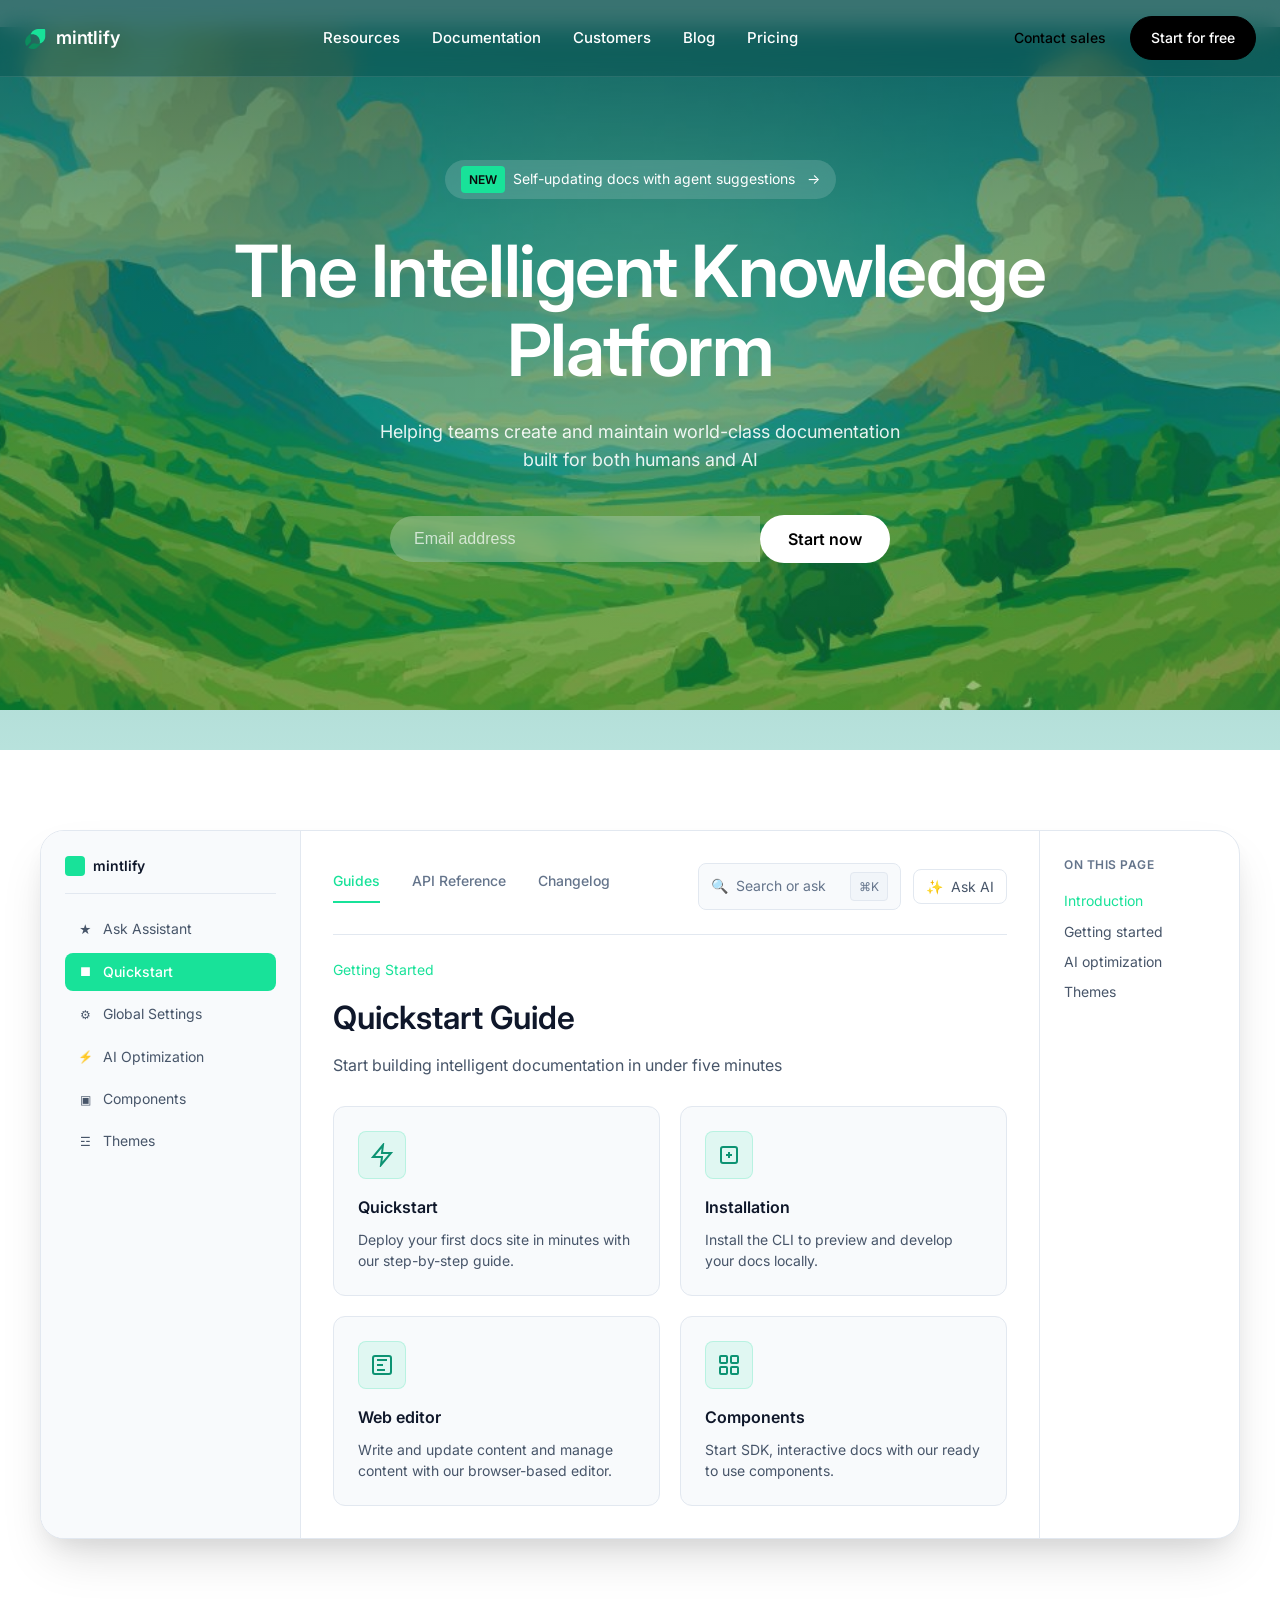
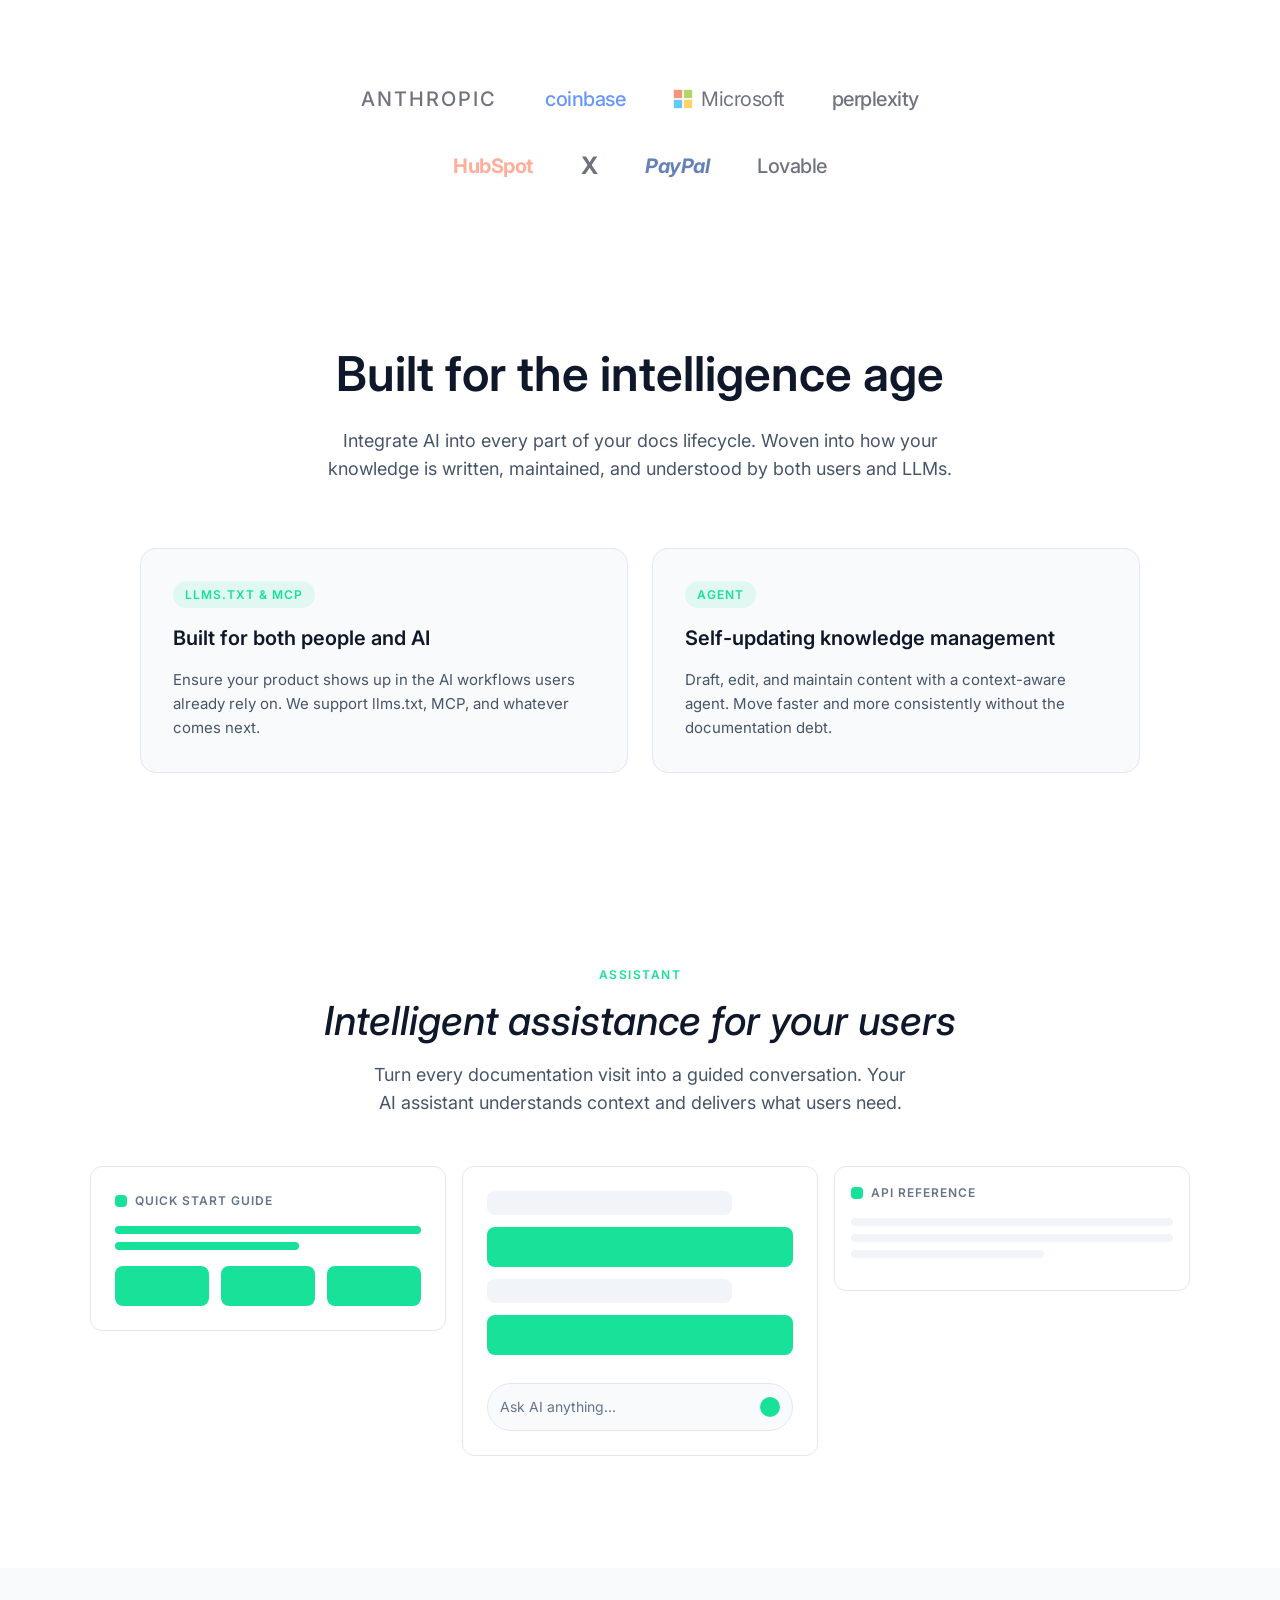
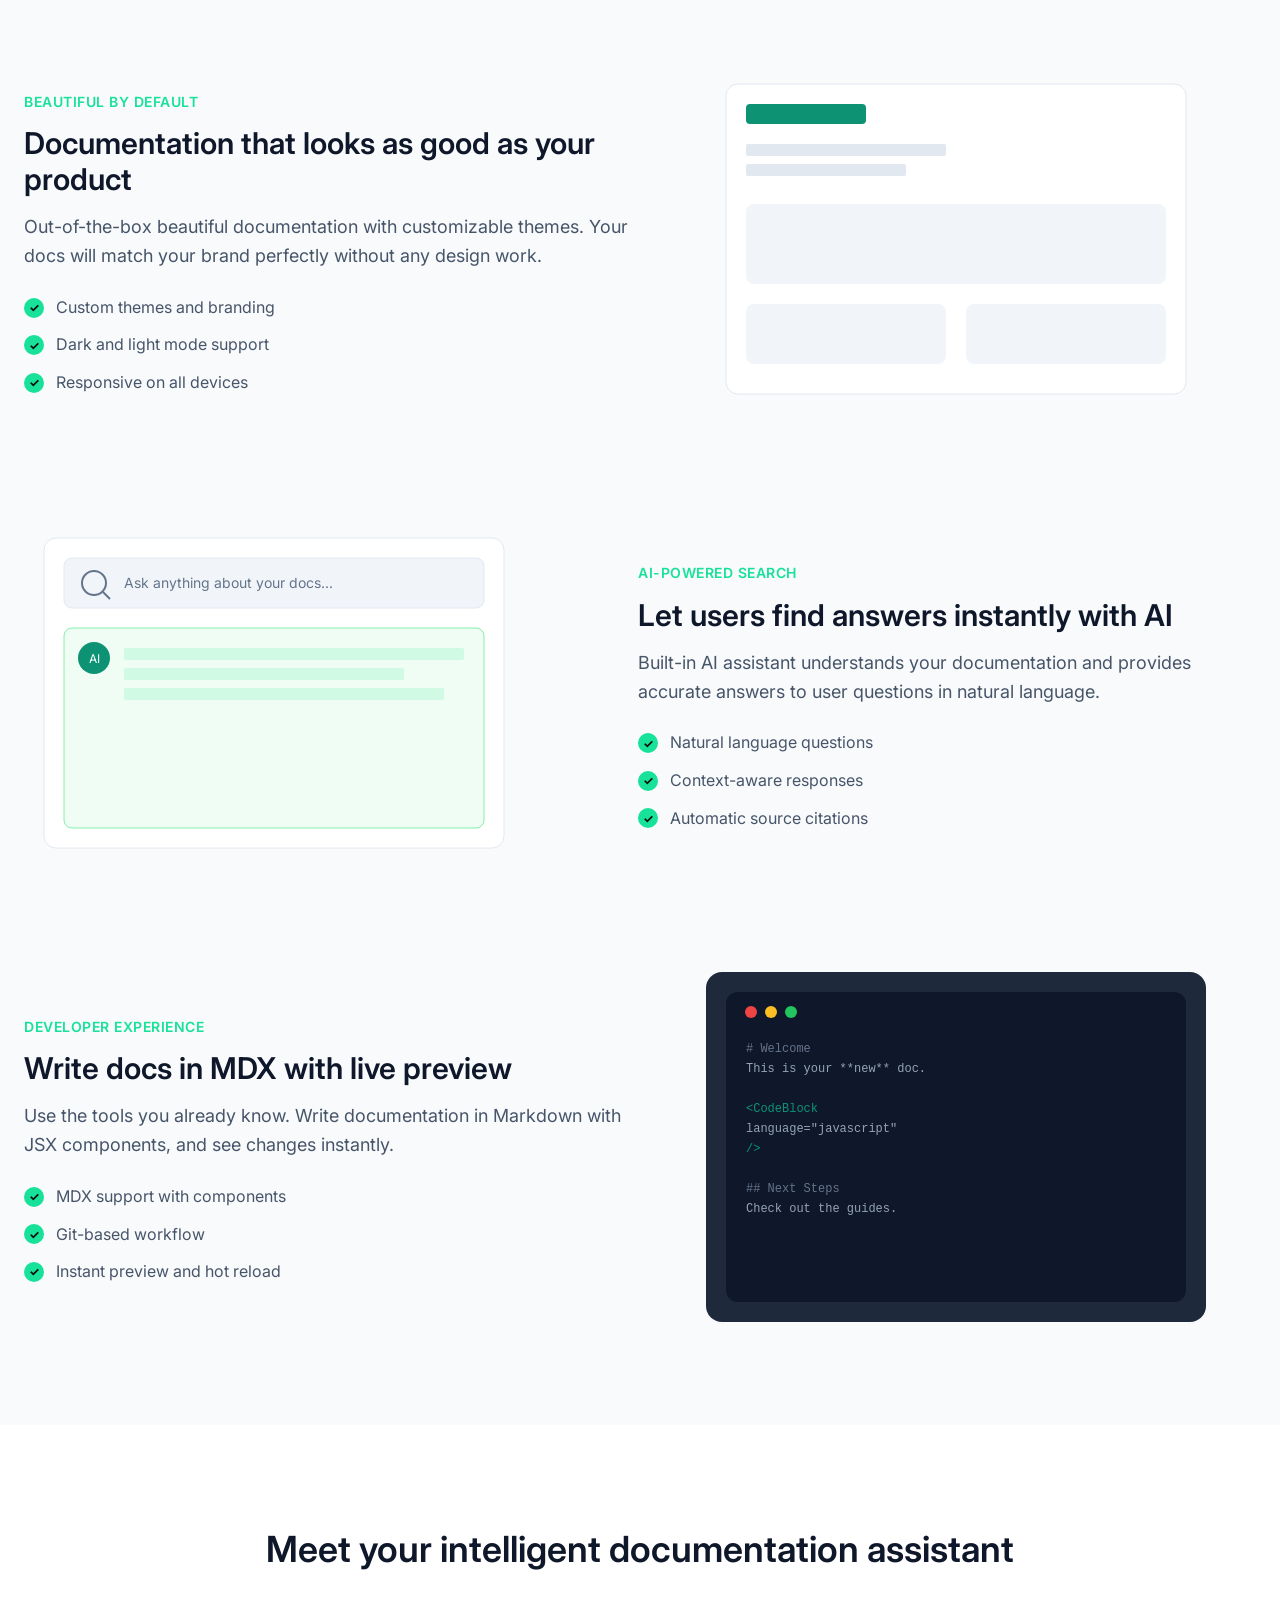
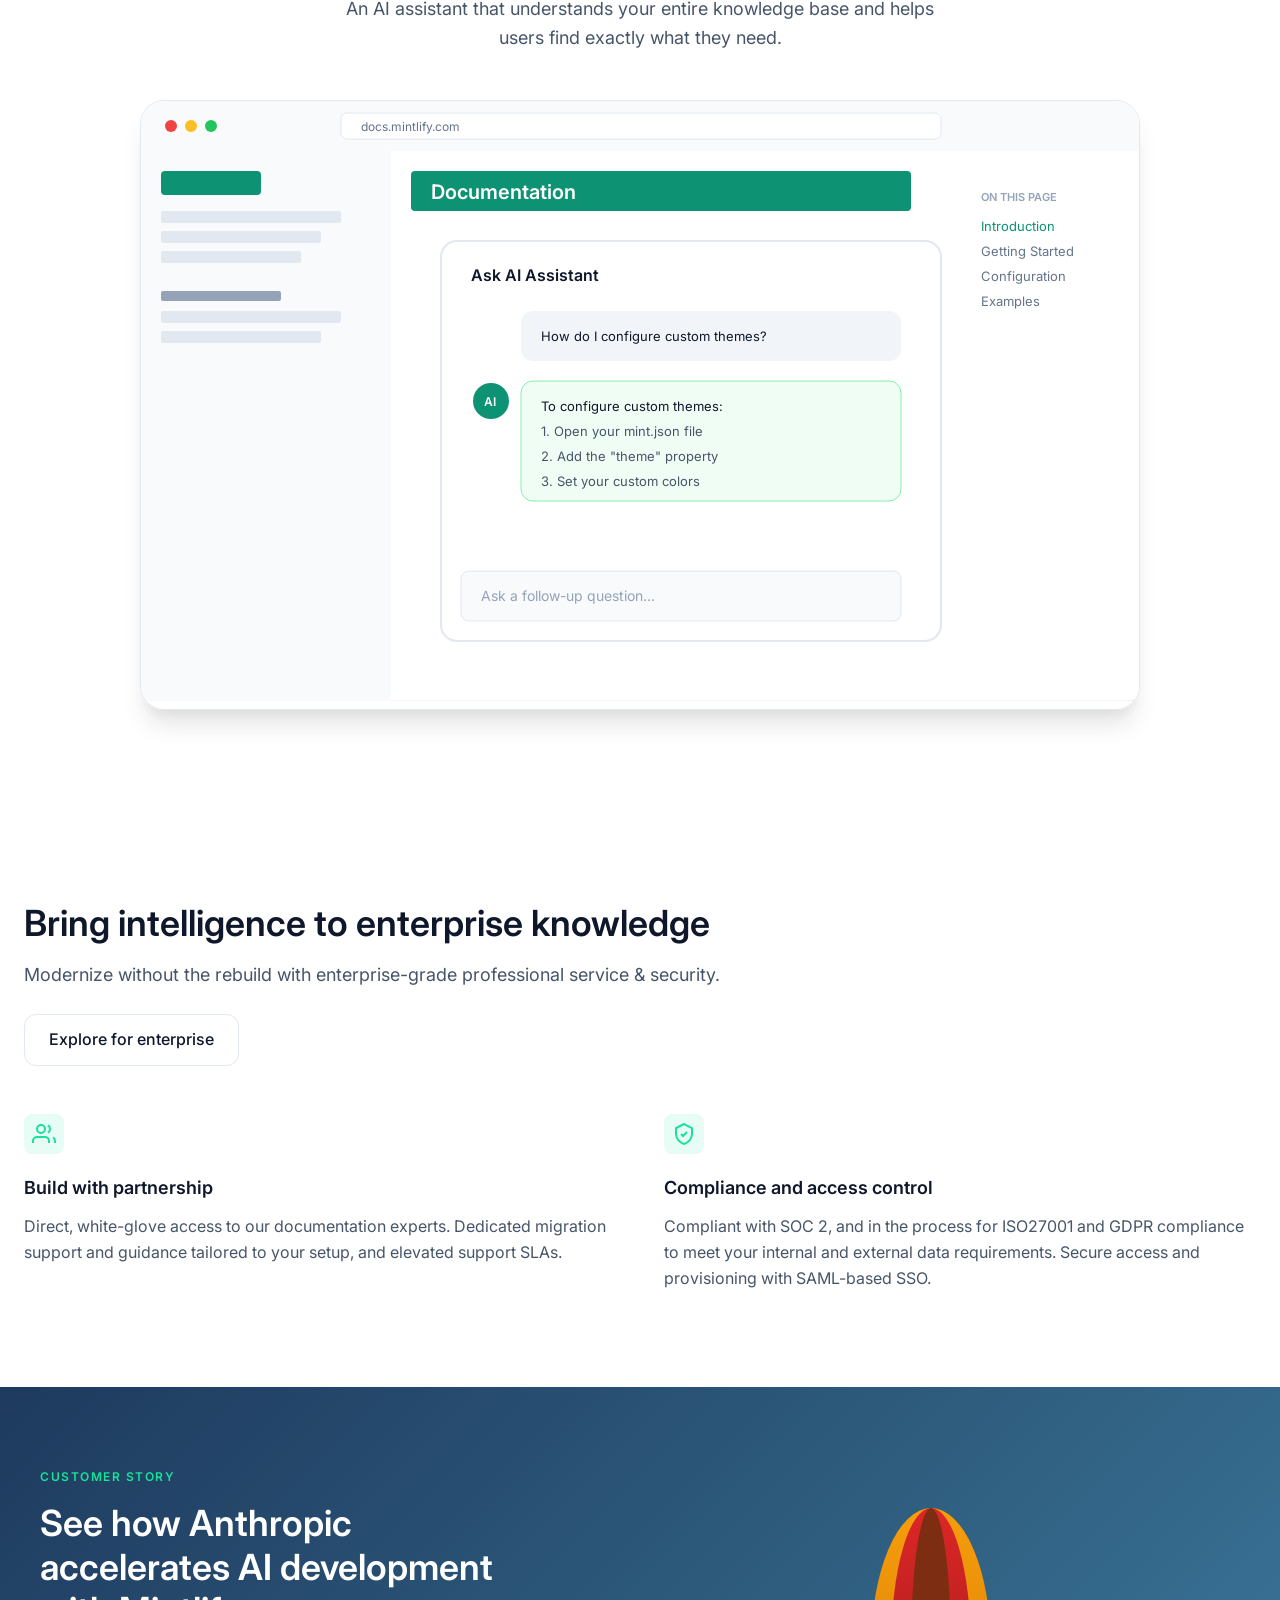
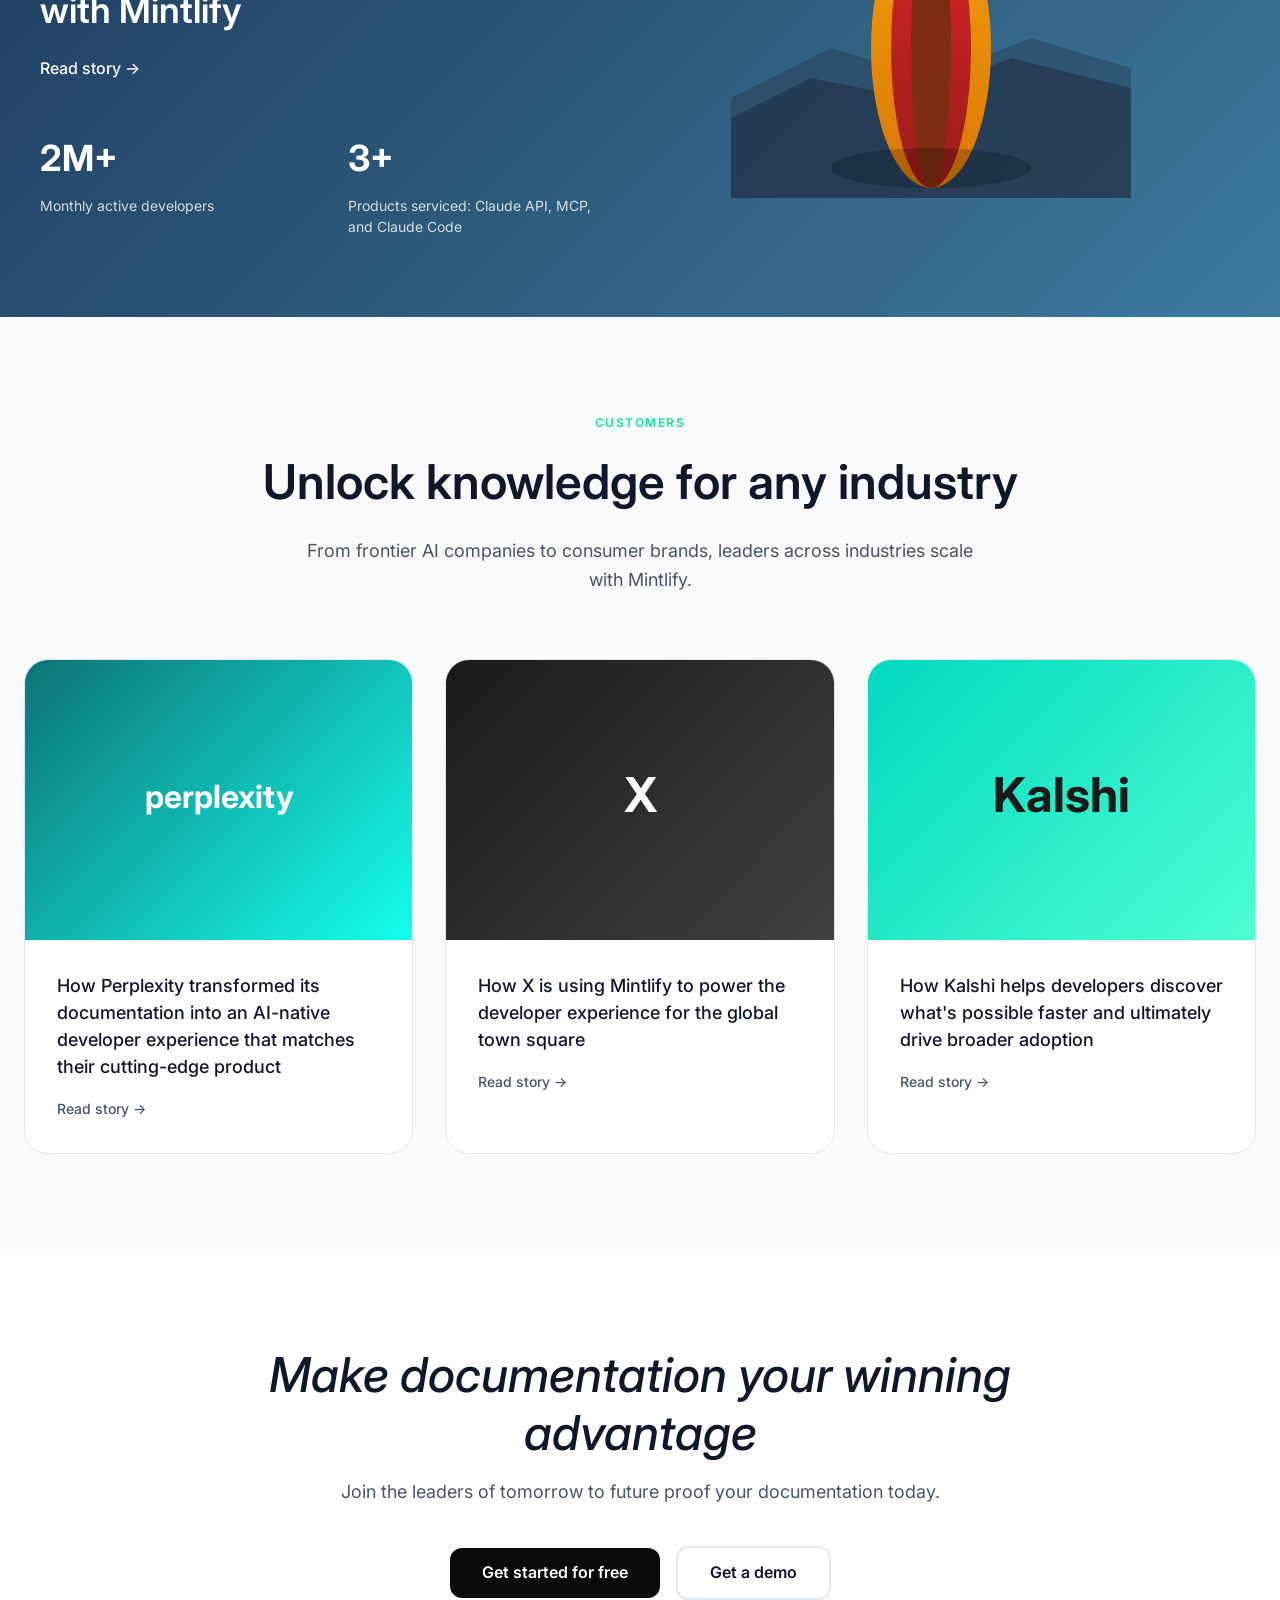
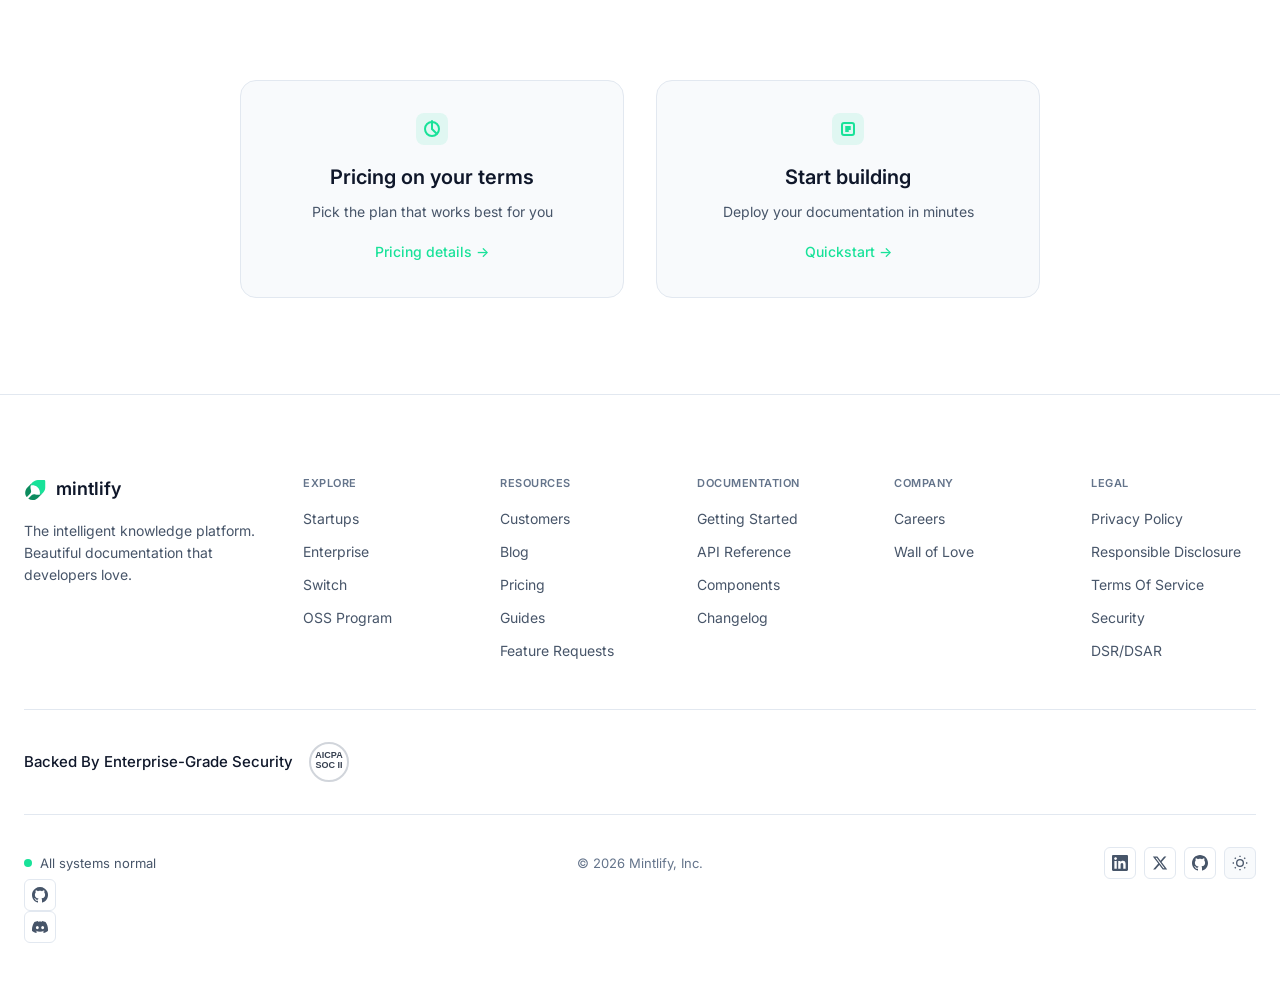
==== commit af297eae: "updated index and css" ====
--- a/Assignments/Documentation-Website-Mintlify/index.html
+++ b/Assignments/Documentation-Website-Mintlify/index.html
@@ -57,12 +57,12 @@
                 </div>
 
                 <h1 class="hero-title">
-                    The Intelligent <span class="hero-title-highlight">Knowledge<br>Platform</span>
+                    The Intelligent <span class="hero-title-highlight">Knowledge Platform</span>
                 </h1>
 
                 <p class="hero-description">
-                    Helping teams create and maintain world-class<br>
-                    documentation built for both humans and AI
+                    Helping teams create and maintain world-class documentation<br>
+                    built for both humans and AI
                 </p>
 
                 <div class="hero-cta">
@@ -802,8 +802,44 @@
                 </div>
             </div>
 
+            <!-- Backed By Enterprise-Grade Security -->
+            <div class="footer-security">
+                <span class="footer-security-text">Backed By Enterprise-Grade Security</span>
+                <div class="footer-security-badge">
+                    <svg width="40" height="40" viewBox="0 0 40 40" fill="none" xmlns="http://www.w3.org/2000/svg">
+                        <circle cx="20" cy="20" r="19" stroke="#d1d5db" stroke-width="2"/>
+                        <text x="20" y="16" text-anchor="middle" font-family="Arial" font-size="9" font-weight="bold" fill="#374151">AICPA</text>
+                        <text x="20" y="26" text-anchor="middle" font-family="Arial" font-size="9" font-weight="bold" fill="#374151">SOC II</text>
+                    </svg>
+                </div>
+            </div>
+
             <div class="footer-bottom">
                 <div class="footer-bottom-left">
+                    <span class="footer-status">
+                        <svg width="8" height="8" viewBox="0 0 8 8" fill="none" xmlns="http://www.w3.org/2000/svg">
+                            <circle cx="4" cy="4" r="4" fill="#18E299"/>
+                        </svg>
+                        All systems normal
+                    </span>
+                </div>
+                <p class="footer-copyright">&copy; 2026 Mintlify, Inc.</p>
+                <div class="footer-bottom-right">
+                    <a href="#" class="footer-social-link" title="LinkedIn">
+                        <svg width="16" height="16" viewBox="0 0 24 24" fill="currentColor">
+                            <path d="M20.447 20.452h-3.554v-5.569c0-1.328-.027-3.037-1.852-3.037-1.853 0-2.136 1.445-2.136 2.939v5.667H9.351V9h3.414v1.561h.046c.477-.9 1.637-1.85 3.37-1.85 3.601 0 4.267 2.37 4.267 5.455v6.286zM5.337 7.433c-1.144 0-2.063-.926-2.063-2.065 0-1.138.92-2.063 2.063-2.063 1.14 0 2.064.925 2.064 2.063 0 1.139-.925 2.065-2.064 2.065zm1.782 13.019H3.555V9h3.564v11.452zM22.225 0H1.771C.792 0 0 .774 0 1.729v20.542C0 23.227.792 24 1.771 24h20.451C23.2 24 24 23.227 24 22.271V1.729C24 .774 23.2 0 22.222 0h.003z"/>
+                        </svg>
+                    </a>
+                    <a href="#" class="footer-social-link" title="X (Twitter)">
+                        <svg width="16" height="16" viewBox="0 0 24 24" fill="currentColor">
+                            <path d="M18.244 2.25h3.308l-7.227 8.26 8.502 11.24H16.17l-5.214-6.817L4.99 21.75H1.68l7.73-8.835L1.254 2.25H8.08l4.713 6.231zm-1.161 17.52h1.833L7.084 4.126H5.117z"/>
+                        </svg>
+                    </a>
+                    <a href="#" class="footer-social-link" title="GitHub">
+                        <svg width="16" height="16" viewBox="0 0 24 24" fill="currentColor">
+                            <path d="M12 0c-6.626 0-12 5.373-12 12 0 5.302 3.438 9.8 8.207 11.387.599.111.793-.261.793-.577v-2.234c-3.338.726-4.033-1.416-4.033-1.416-.546-1.387-1.333-1.756-1.333-1.756-1.089-.745.083-.729.083-.729 1.205.084 1.839 1.237 1.839 1.237 1.07 1.834 2.807 1.304 3.492.997.107-.775.418-1.305.762-1.604-2.665-.305-5.467-1.334-5.467-5.931 0-1.311.469-2.381 1.236-3.221-.124-.303-.535-1.524.117-3.176 0 0 1.008-.322 3.301 1.23.957-.266 1.983-.399 3.003-.404 1.02.005 2.047.138 3.006.404 2.291-1.552 3.297-1.23 3.297-1.23.653 1.653.242 2.874.118 3.176.77.84 1.235 1.911 1.235 3.221 0 4.609-2.807 5.624-5.479 5.921.43.372.823 1.102.823 2.222v3.293c0 .319.192.694.801.576 4.765-1.589 8.199-6.086 8.199-11.386 0-6.627-5.373-12-12-12z"/>
+                        </svg>
+                    </a>
                     <button class="theme-toggle" id="theme-toggle" aria-label="Toggle dark mode">
                         <svg class="sun-icon" width="16" height="16" viewBox="0 0 24 24" fill="none" stroke="currentColor" stroke-width="2">
                             <circle cx="12" cy="12" r="5"></circle>
@@ -820,22 +856,8 @@
                             <path d="M21 12.79A9 9 0 1 1 11.21 3 7 7 0 0 0 21 12.79z"></path>
                         </svg>
                     </button>
-                    <span class="footer-status">
-                        <svg width="8" height="8" viewBox="0 0 8 8" fill="none" xmlns="http://www.w3.org/2000/svg">
-                            <circle cx="4" cy="4" r="4" fill="#18E299"/>
-                        </svg>
-                        All systems normal
-                    </span>
-                    <p class="footer-copyright">&copy; 2026 Mintlify, Inc.</p>
-                </div>
-                <div class="footer-social">
-                    <a href="#" class="footer-social-link" title="LinkedIn">
-                        <svg width="16" height="16" viewBox="0 0 24 24" fill="currentColor">
-                            <path d="M20.447 20.452h-3.554v-5.569c0-1.328-.027-3.037-1.852-3.037-1.853 0-2.136 1.445-2.136 2.939v5.667H9.351V9h3.414v1.561h.046c.477-.9 1.637-1.85 3.37-1.85 3.601 0 4.267 2.37 4.267 5.455v6.286zM5.337 7.433c-1.144 0-2.063-.926-2.063-2.065 0-1.138.92-2.063 2.063-2.063 1.14 0 2.064.925 2.064 2.063 0 1.139-.925 2.065-2.064 2.065zm1.782 13.019H3.555V9h3.564v11.452zM22.225 0H1.771C.792 0 0 .774 0 1.729v20.542C0 23.227.792 24 1.771 24h20.451C23.2 24 24 23.227 24 22.271V1.729C24 .774 23.2 0 22.222 0h.003z"/>
-                        </svg>
-                    </a>
-                    <a href="#" class="footer-social-link" title="X (Twitter)">
-                        <svg width="16" height="16" viewBox="0 0 24 24" fill="currentColor">
+                </div>
+            </div>
                             <path d="M18.244 2.25h3.308l-7.227 8.26 8.502 11.24H16.17l-5.214-6.817L4.99 21.75H1.68l7.73-8.835L1.254 2.25H8.08l4.713 6.231zm-1.161 17.52h1.833L7.084 4.126H5.117z"/>
                         </svg>
                     </a>
--- a/Assignments/Documentation-Website-Mintlify/css/styles.css
+++ b/Assignments/Documentation-Website-Mintlify/css/styles.css
@@ -81,10 +81,10 @@
     
     /* Hero Background - Teal/Aqua gradient matching official */
     --hero-gradient: linear-gradient(180deg,
-        rgba(6, 78, 75, 0.88) 0%,
-        rgba(8, 108, 99, 0.80) 30%,
-        rgba(12, 130, 115, 0.72) 60%,
-        rgba(20, 160, 140, 0.60) 100%
+        rgba(6, 78, 75, 0.65) 0%,
+        rgba(8, 108, 99, 0.50) 30%,
+        rgba(12, 130, 115, 0.40) 60%,
+        rgba(20, 160, 140, 0.30) 100%
     );
     --hero-image: url('../some-helping-files/Mintlify_background.jpeg');
     
@@ -222,7 +222,7 @@
     background-color: var(--navbar-bg);
     backdrop-filter: blur(12px) !important;
     -webkit-backdrop-filter: blur(12px) !important;
-    padding: var(--space-4) 0;
+    padding: 16px 0;
     transition: background-color 0.3s ease, backdrop-filter 0.3s ease;
     border-bottom: 1px solid rgba(255, 255, 255, 0.1);
 }
@@ -255,14 +255,14 @@
 .navbar-links {
     display: flex;
     align-items: center;
-    gap: var(--space-8);
+    gap: 32px;
 }
 
 .navbar-link {
-    font-size: var(--text-sm);
-    font-weight: var(--font-medium);
+    font-size: 15px;
+    font-weight: 500;
     color: var(--navbar-text);
-    padding: var(--space-2) 0;
+    padding: 8px 0;
     transition: opacity 0.2s ease;
 }
 
@@ -273,25 +273,25 @@
 .navbar-actions {
     display: flex;
     align-items: center;
-    gap: var(--space-3);
+    gap: 12px;
 }
 
 .btn {
     display: inline-flex;
     align-items: center;
     justify-content: center;
-    padding: var(--space-2) var(--space-4);
-    font-size: var(--text-sm);
-    font-weight: var(--font-medium);
-    border-radius: var(--radius-md);
+    padding: 10px 16px;
+    font-size: 14px;
+    font-weight: 500;
+    border-radius: 8px;
     cursor: pointer;
 }
 
 /* Contact sales - light text for transparent navbar */
 .btn-ghost {
-    color: var(--color-primary);
+    color: #000000;
     background: transparent;
-    padding: var(--space-2) var(--space-3);
+    padding: 10px 12px;
 }
 
 .btn-ghost:hover {
@@ -308,18 +308,18 @@
     background-color: rgba(255, 255, 255, 0.1);
 }
 
-/* Start for free - white outlined button */
+/* Start for free - black button */
 .btn-primary {
-    color: var(--text-inverse);
-    background-color: #ffffff;
-    border: 1px solid #ffffff;
-    border-radius: var(--radius-full);
-    padding: var(--space-2) var(--space-5);
+    color: #ffffff;
+    background-color: #000000;
+    border: 1px solid #000000;
+    border-radius: 9999px;
+    padding: 10px 20px;
     transition: all 0.2s ease;
 }
 
 .btn-primary:hover {
-    background-color: rgba(255, 255, 255, 0.9);
+    background-color: #1a1a1a;
     transform: translateY(-1px);
 }
 
@@ -329,8 +329,8 @@
 .hero {
     padding-top: 0;
     background: var(--hero-gradient), var(--hero-image);
-    background-size: cover;
-    background-position: center top;
+    background-size: 160%;
+    background-position: center 40%;
     background-repeat: no-repeat;
     min-height: 750px;
     position: relative;
@@ -362,7 +362,7 @@
 
 .hero-content {
     text-align: center;
-    padding: 140px 0 var(--space-8);
+    padding: 160px 0 80px;
     position: relative;
     z-index: 2;
 }
@@ -370,49 +370,46 @@
 .hero-badge {
     display: inline-flex;
     align-items: center;
-    gap: var(--space-2);
-    padding: var(--space-1) var(--space-3);
+    gap: 8px;
+    padding: 6px 16px;
     background-color: rgba(255, 255, 255, 0.15);
-    border-radius: var(--radius-full);
-    font-size: var(--text-sm);
+    border-radius: 9999px;
+    font-size: 14px;
     color: #ffffff;
-    margin-bottom: var(--space-6);
+    margin-bottom: 32px;
     backdrop-filter: blur(10px);
 }
 
 .hero-badge-new {
     background-color: var(--color-primary-light);
     color: #0a0a0a;
-    padding: var(--space-1) var(--space-2);
-    border-radius: var(--radius-sm);
-    font-size: var(--text-xs);
-    font-weight: var(--font-semibold);
+    padding: 4px 8px;
+    border-radius: 4px;
+    font-size: 12px;
+    font-weight: 600;
 }
 
 .hero-title {
-    font-size: 4.5rem;
-    font-weight: 500;
+    font-size: 72px;
+    font-weight: 600;
     color: #ffffff;
     line-height: 1.1;
-    margin-bottom: var(--space-6);
-    max-width: 800px;
+    margin-bottom: 28px;
+    max-width: 850px;
     margin-left: auto;
     margin-right: auto;
     letter-spacing: -0.02em;
 }
 
 .hero-title-highlight {
-    background: linear-gradient(90deg, #ffffff 0%, #90ecc5 50%, #5DB8A8 100%);
-    -webkit-background-clip: text;
-    -webkit-text-fill-color: transparent;
-    background-clip: text;
+    color: #ffffff;
 }
 
 .hero-description {
-    font-size: var(--text-lg);
+    font-size: 18px;
     color: rgba(255, 255, 255, 0.9);
-    max-width: 550px;
-    margin: 0 auto var(--space-8);
+    max-width: 600px;
+    margin: 0 auto 40px;
     line-height: 1.6;
 }
 
@@ -421,24 +418,24 @@
     align-items: center;
     justify-content: center;
     gap: 0;
-    max-width: 480px;
+    max-width: 500px;
     margin: 0 auto;
-    background-color: rgba(255, 255, 255, 0.15);
-    border-radius: var(--radius-full);
-    padding: 4px;
+    background-color: transparent;
+    border-radius: 9999px;
+    padding: 0;
 }
 
 .hero-input {
     flex: 1;
-    padding: var(--space-3) var(--space-5);
-    font-size: var(--text-base);
+    padding: 14px 24px;
+    font-size: 16px;
     border: none;
-    border-radius: var(--radius-full);
+    border-radius: 9999px;
     border-top-right-radius: 0;
     border-bottom-right-radius: 0;
-    background-color: rgba(255, 255, 255, 0.2);
+    background-color: rgba(255, 255, 255, 0.25);
     color: #ffffff;
-    min-width: 260px;
+    min-width: 280px;
     backdrop-filter: blur(10px);
     transition: background-color 0.2s ease;
 }
@@ -453,15 +450,16 @@
 }
 
 .hero-btn {
-    padding: var(--space-3) var(--space-6);
-    font-size: var(--text-base);
-    font-weight: var(--font-semibold);
-    color: #0a0a0a;
+    padding: 14px 28px;
+    font-size: 16px;
+    font-weight: 600;
+    color: #000000;
     background-color: #ffffff;
-    border-radius: var(--radius-full);
+    border-radius: 9999px;
     white-space: nowrap;
     transition: all 0.2s ease;
     cursor: pointer;
+    border: none;
 }
 
 .hero-btn:hover {
@@ -500,7 +498,7 @@
    ======================================== */
 .docs-preview {
     background-color: var(--bg-body);
-    padding: var(--space-20) 0;
+    padding: 80px 0;
     transition: background-color 0.3s ease;
 }
 
@@ -526,7 +524,7 @@
     width: 260px;
     background-color: var(--bg-surface);
     border-right: 1px solid var(--border-color);
-    padding: var(--space-6);
+    padding: 24px;
     flex-shrink: 0;
     transition: background-color 0.3s ease;
 }
@@ -534,47 +532,47 @@
 .docs-sidebar-header {
     display: flex;
     align-items: center;
-    gap: var(--space-2);
-    padding-bottom: var(--space-4);
+    gap: 8px;
+    padding-bottom: 16px;
     border-bottom: 1px solid var(--border-color);
-    margin-bottom: var(--space-4);
+    margin-bottom: 16px;
 }
 
 .docs-sidebar-logo {
-    width: 24px;
-    height: 24px;
+    width: 20px;
+    height: 20px;
     background-color: var(--color-primary);
-    border-radius: var(--radius-sm);
+    border-radius: 4px;
 }
 
 .docs-sidebar-title {
-    font-size: var(--text-sm);
-    font-weight: var(--font-semibold);
+    font-size: 14px;
+    font-weight: 600;
     color: var(--text-primary);
 }
 
 .docs-nav-section {
-    margin-bottom: var(--space-4);
+    margin-bottom: 16px;
 }
 
 .docs-nav-label {
-    font-size: var(--text-xs);
-    font-weight: var(--font-semibold);
+    font-size: 12px;
+    font-weight: 600;
     color: var(--text-muted);
     text-transform: uppercase;
     letter-spacing: 0.5px;
-    margin-bottom: var(--space-2);
+    margin-bottom: 8px;
 }
 
 .docs-nav-item {
     display: flex;
     align-items: center;
-    gap: var(--space-2);
-    padding: var(--space-2) var(--space-3);
-    font-size: var(--text-sm);
-    color: var(--text-secondary);
-    border-radius: var(--radius-md);
-    margin-bottom: var(--space-1);
+    gap: 10px;
+    padding: 8px 12px;
+    font-size: 14px;
+    color: var(--text-secondary);
+    border-radius: 8px;
+    margin-bottom: 4px;
 }
 
 .docs-nav-item:hover {
@@ -600,28 +598,28 @@
 /* Main Content Area */
 .docs-main {
     flex: 1;
-    padding: var(--space-8);
+    padding: 32px;
 }
 
 .docs-header {
     display: flex;
     align-items: center;
     justify-content: space-between;
-    padding-bottom: var(--space-6);
+    padding-bottom: 24px;
     border-bottom: 1px solid var(--border-color);
-    margin-bottom: var(--space-6);
+    margin-bottom: 24px;
 }
 
 .docs-tabs {
     display: flex;
-    gap: var(--space-6);
+    gap: 32px;
 }
 
 .docs-tab {
-    font-size: var(--text-sm);
-    font-weight: var(--font-medium);
+    font-size: 14px;
+    font-weight: 500;
     color: var(--text-muted);
-    padding-bottom: var(--space-2);
+    padding-bottom: 8px;
     border-bottom: 2px solid transparent;
 }
 
@@ -633,12 +631,12 @@
 .docs-search {
     display: flex;
     align-items: center;
-    gap: var(--space-2);
-    padding: var(--space-2) var(--space-3);
+    gap: 8px;
+    padding: 8px 12px;
     background-color: var(--bg-surface);
     border: 1px solid var(--border-color);
-    border-radius: var(--radius-md);
-    font-size: var(--text-sm);
+    border-radius: 8px;
+    font-size: 14px;
     color: var(--text-muted);
 }
 
@@ -648,26 +646,26 @@
 }
 
 .docs-search-shortcut {
-    padding: var(--space-1) var(--space-2);
+    padding: 4px 8px;
     background-color: var(--bg-surface-secondary);
     border: 1px solid var(--border-color);
-    border-radius: var(--radius-sm);
-    font-size: var(--text-xs);
-    margin-left: var(--space-4);
+    border-radius: 4px;
+    font-size: 12px;
+    margin-left: 16px;
     color: var(--text-muted);
 }
 
 .docs-ai-btn {
     display: flex;
     align-items: center;
-    gap: var(--space-2);
-    padding: var(--space-2) var(--space-3);
+    gap: 8px;
+    padding: 8px 12px;
     background-color: var(--bg-card);
     border: 1px solid var(--border-color);
-    border-radius: var(--radius-md);
-    font-size: var(--text-sm);
-    color: var(--text-secondary);
-    margin-left: var(--space-3);
+    border-radius: 8px;
+    font-size: 14px;
+    color: var(--text-secondary);
+    margin-left: 12px;
     cursor: pointer;
     transition: all 0.2s ease;
 }
@@ -678,20 +676,20 @@
 }
 
 .docs-content-header {
-    margin-bottom: var(--space-6);
+    margin-bottom: 28px;
 }
 
 .docs-breadcrumb {
-    font-size: var(--text-sm);
+    font-size: 14px;
     color: var(--color-primary);
-    margin-bottom: var(--space-2);
+    margin-bottom: 10px;
 }
 
 .docs-page-title {
-    font-size: var(--text-3xl);
-    font-weight: var(--font-semibold);
-    color: var(--text-primary);
-    margin-bottom: var(--space-2);
+    font-size: 32px;
+    font-weight: 600;
+    color: var(--text-primary);
+    margin-bottom: 10px;
 }
 
 .docs-page-description {
@@ -703,14 +701,14 @@
 .docs-cards {
     display: grid;
     grid-template-columns: repeat(2, 1fr);
-    gap: var(--space-4);
+    gap: 20px;
 }
 
 .docs-card {
-    padding: var(--space-6);
+    padding: 24px;
     background-color: var(--bg-surface);
     border: 1px solid var(--border-color);
-    border-radius: var(--radius-lg);
+    border-radius: 12px;
     transition: all 0.2s ease;
 }
 
@@ -724,11 +722,11 @@
     width: 48px;
     height: 48px;
     background-color: var(--bg-surface-secondary);
-    border-radius: var(--radius-md);
+    border-radius: 8px;
     display: flex;
     align-items: center;
     justify-content: center;
-    margin-bottom: var(--space-4);
+    margin-bottom: 16px;
     border: 1px solid var(--border-color);
 }
 
@@ -743,14 +741,14 @@
 }
 
 .docs-card-title {
-    font-size: var(--text-base);
-    font-weight: var(--font-semibold);
-    color: var(--text-primary);
-    margin-bottom: var(--space-2);
+    font-size: 16px;
+    font-weight: 600;
+    color: var(--text-primary);
+    margin-bottom: 8px;
 }
 
 .docs-card-description {
-    font-size: var(--text-sm);
+    font-size: 14px;
     color: var(--text-secondary);
     line-height: 1.5;
 }
@@ -758,25 +756,25 @@
 /* Right sidebar - On this page */
 .docs-toc {
     width: 200px;
-    padding: var(--space-6);
+    padding: 24px;
     border-left: 1px solid var(--border-color);
     flex-shrink: 0;
 }
 
 .docs-toc-title {
-    font-size: var(--text-xs);
-    font-weight: var(--font-semibold);
+    font-size: 12px;
+    font-weight: 600;
     color: var(--text-muted);
     text-transform: uppercase;
     letter-spacing: 0.5px;
-    margin-bottom: var(--space-3);
+    margin-bottom: 12px;
 }
 
 .docs-toc-item {
     display: block;
-    font-size: var(--text-sm);
-    color: var(--text-secondary);
-    padding: var(--space-1) 0;
+    font-size: 14px;
+    color: var(--text-secondary);
+    padding: 4px 0;
 }
 
 .docs-toc-item.active {
@@ -787,7 +785,7 @@
    TRUSTED BY / LOGOS SECTION
    ======================================== */
 .trusted-by {
-    padding: var(--space-16) 0;
+    padding: 64px 0;
     background-color: var(--bg-body);
     transition: background-color 0.3s ease;
 }
@@ -806,30 +804,30 @@
    INTELLIGENCE AGE SECTION
    ======================================== */
 .intelligence-age {
-    padding: var(--space-24) 0;
+    padding: 96px 0;
     background-color: var(--bg-body);
     transition: background-color 0.3s ease;
 }
 
 .intelligence-header {
     text-align: center;
-    margin-bottom: var(--space-16);
+    margin-bottom: 64px;
 }
 
 .intelligence-label {
-    font-size: var(--text-xs);
-    font-weight: var(--font-semibold);
+    font-size: 12px;
+    font-weight: 600;
     color: var(--color-primary);
     text-transform: uppercase;
     letter-spacing: 1.5px;
-    margin-bottom: var(--space-3);
+    margin-bottom: 12px;
 }
 
 .intelligence-title {
-    font-size: 3rem;
+    font-size: 48px;
     font-weight: 600;
     color: var(--text-primary);
-    margin-bottom: var(--space-6);
+    margin-bottom: 24px;
     line-height: 1.2;
 }
 
@@ -844,16 +842,16 @@
 .intelligence-grid {
     display: grid;
     grid-template-columns: repeat(2, 1fr);
-    gap: var(--space-6);
+    gap: 24px;
     max-width: 1000px;
     margin: 0 auto;
 }
 
 .intelligence-card {
-    padding: var(--space-8);
+    padding: 32px;
     background-color: var(--bg-surface);
     border: 1px solid var(--border-color);
-    border-radius: var(--radius-xl);
+    border-radius: 16px;
     transition: all 0.3s ease;
 }
 
@@ -869,13 +867,13 @@
 
 .intelligence-card-badge {
     display: inline-block;
-    font-size: var(--text-xs);
-    font-weight: var(--font-semibold);
+    font-size: 12px;
+    font-weight: 600;
     color: var(--color-primary);
     background-color: rgba(24, 226, 153, 0.1);
-    padding: var(--space-1) var(--space-3);
-    border-radius: var(--radius-full);
-    margin-bottom: var(--space-4);
+    padding: 4px 12px;
+    border-radius: 9999px;
+    margin-bottom: 16px;
     text-transform: uppercase;
     letter-spacing: 1px;
 }
@@ -903,9 +901,9 @@
     align-items: center;
     justify-content: center;
     flex-wrap: wrap;
-    gap: var(--space-12);
+    gap: 48px;
     max-width: 1100px;
-    margin: 0 auto var(--space-8);
+    margin: 0 auto 32px;
 }
 
 .logo-grid-row2 {
@@ -1012,30 +1010,30 @@
    ASSISTANT SECTION
    ======================================== */
 .assistant-section {
-    padding: var(--space-24) 0;
+    padding: 96px 0;
     background-color: var(--bg-body);
     transition: background-color 0.3s ease;
 }
 
 .assistant-header {
     text-align: center;
-    margin-bottom: var(--space-12);
+    margin-bottom: 48px;
 }
 
 .assistant-label {
-    font-size: var(--text-xs);
-    font-weight: var(--font-semibold);
+    font-size: 12px;
+    font-weight: 600;
     color: var(--color-primary);
     text-transform: uppercase;
     letter-spacing: 1.5px;
-    margin-bottom: var(--space-3);
+    margin-bottom: 12px;
 }
 
 .assistant-title {
-    font-size: 2.5rem;
+    font-size: 40px;
     font-weight: 500;
     color: var(--text-primary);
-    margin-bottom: var(--space-4);
+    margin-bottom: 16px;
     line-height: 1.2;
     font-style: italic;
 }
@@ -1722,13 +1720,13 @@
    ======================================== */
 .footer {
     padding: 80px 0 40px;
-    background-color: var(--bg-body);
+    background-color: #ffffff;
     border-top: 1px solid var(--border-color);
     transition: background-color 0.3s ease;
 }
 
 html[data-theme="light"] .footer {
-    background-color: #fafafa;
+    background-color: #ffffff;
 }
 
 html[data-theme="dark"] .footer {
@@ -1797,17 +1795,50 @@
     color: var(--text-primary);
 }
 
+/* Security Badge Section */
+.footer-security {
+    display: flex;
+    align-items: center;
+    gap: 16px;
+    padding: 32px 0;
+    border-bottom: 1px solid var(--border-color);
+}
+
+.footer-security-text {
+    font-size: 15px;
+    font-weight: 500;
+    color: var(--text-primary);
+}
+
+.footer-security-badge {
+    display: flex;
+    align-items: center;
+}
+
 .footer-bottom {
-    display: flex;
-    align-items: center;
-    justify-content: space-between;
+    display: grid;
+    grid-template-columns: 1fr auto 1fr;
+    align-items: center;
     padding-top: 32px;
 }
 
 .footer-bottom-left {
     display: flex;
     align-items: center;
-    gap: 16px;
+    justify-content: flex-start;
+}
+
+.footer-copyright {
+    font-size: 13px;
+    color: var(--text-muted);
+    text-align: center;
+}
+
+.footer-bottom-right {
+    display: flex;
+    align-items: center;
+    justify-content: flex-end;
+    gap: 8px;
 }
 
 /* Theme toggle in footer */
@@ -1869,11 +1900,6 @@
     flex-shrink: 0;
 }
 
-.footer-copyright {
-    font-size: 13px;
-    color: var(--text-muted);
-}
-
 .footer-social {
     display: flex;
     gap: 8px;
